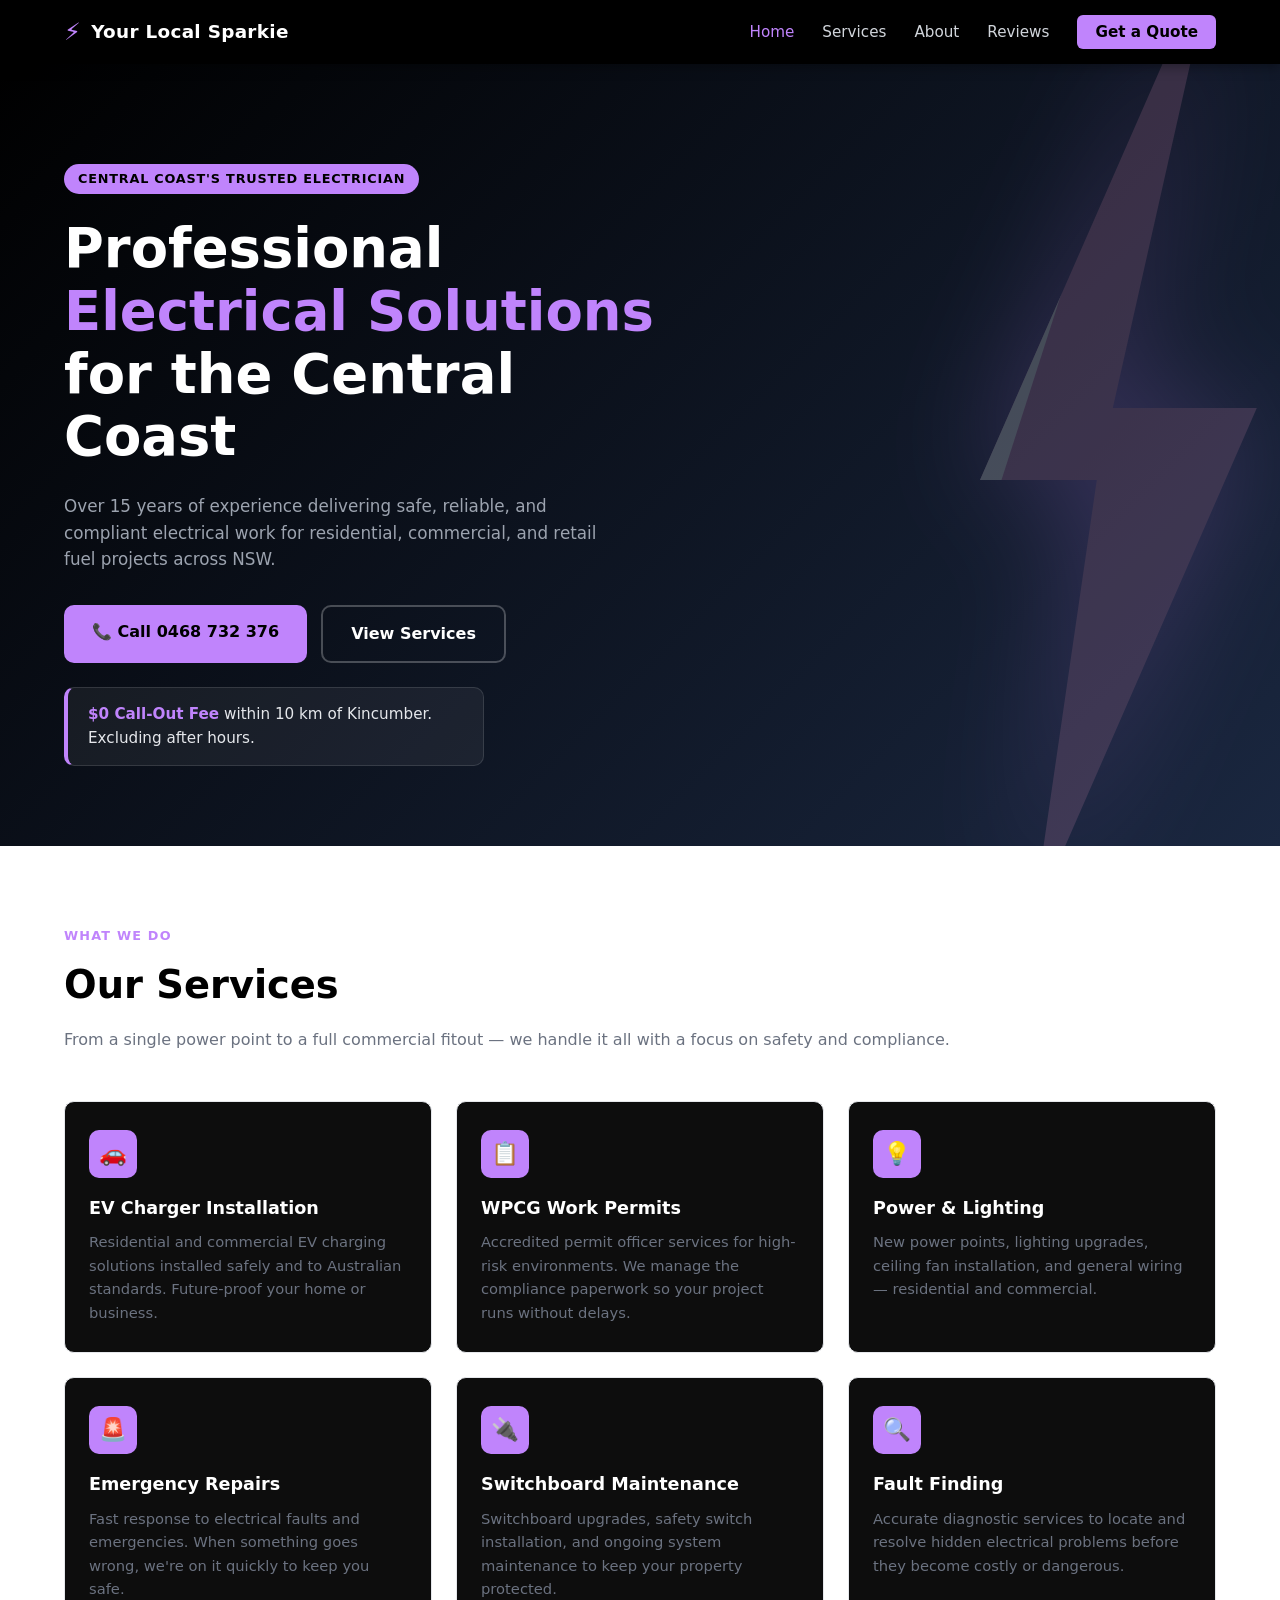
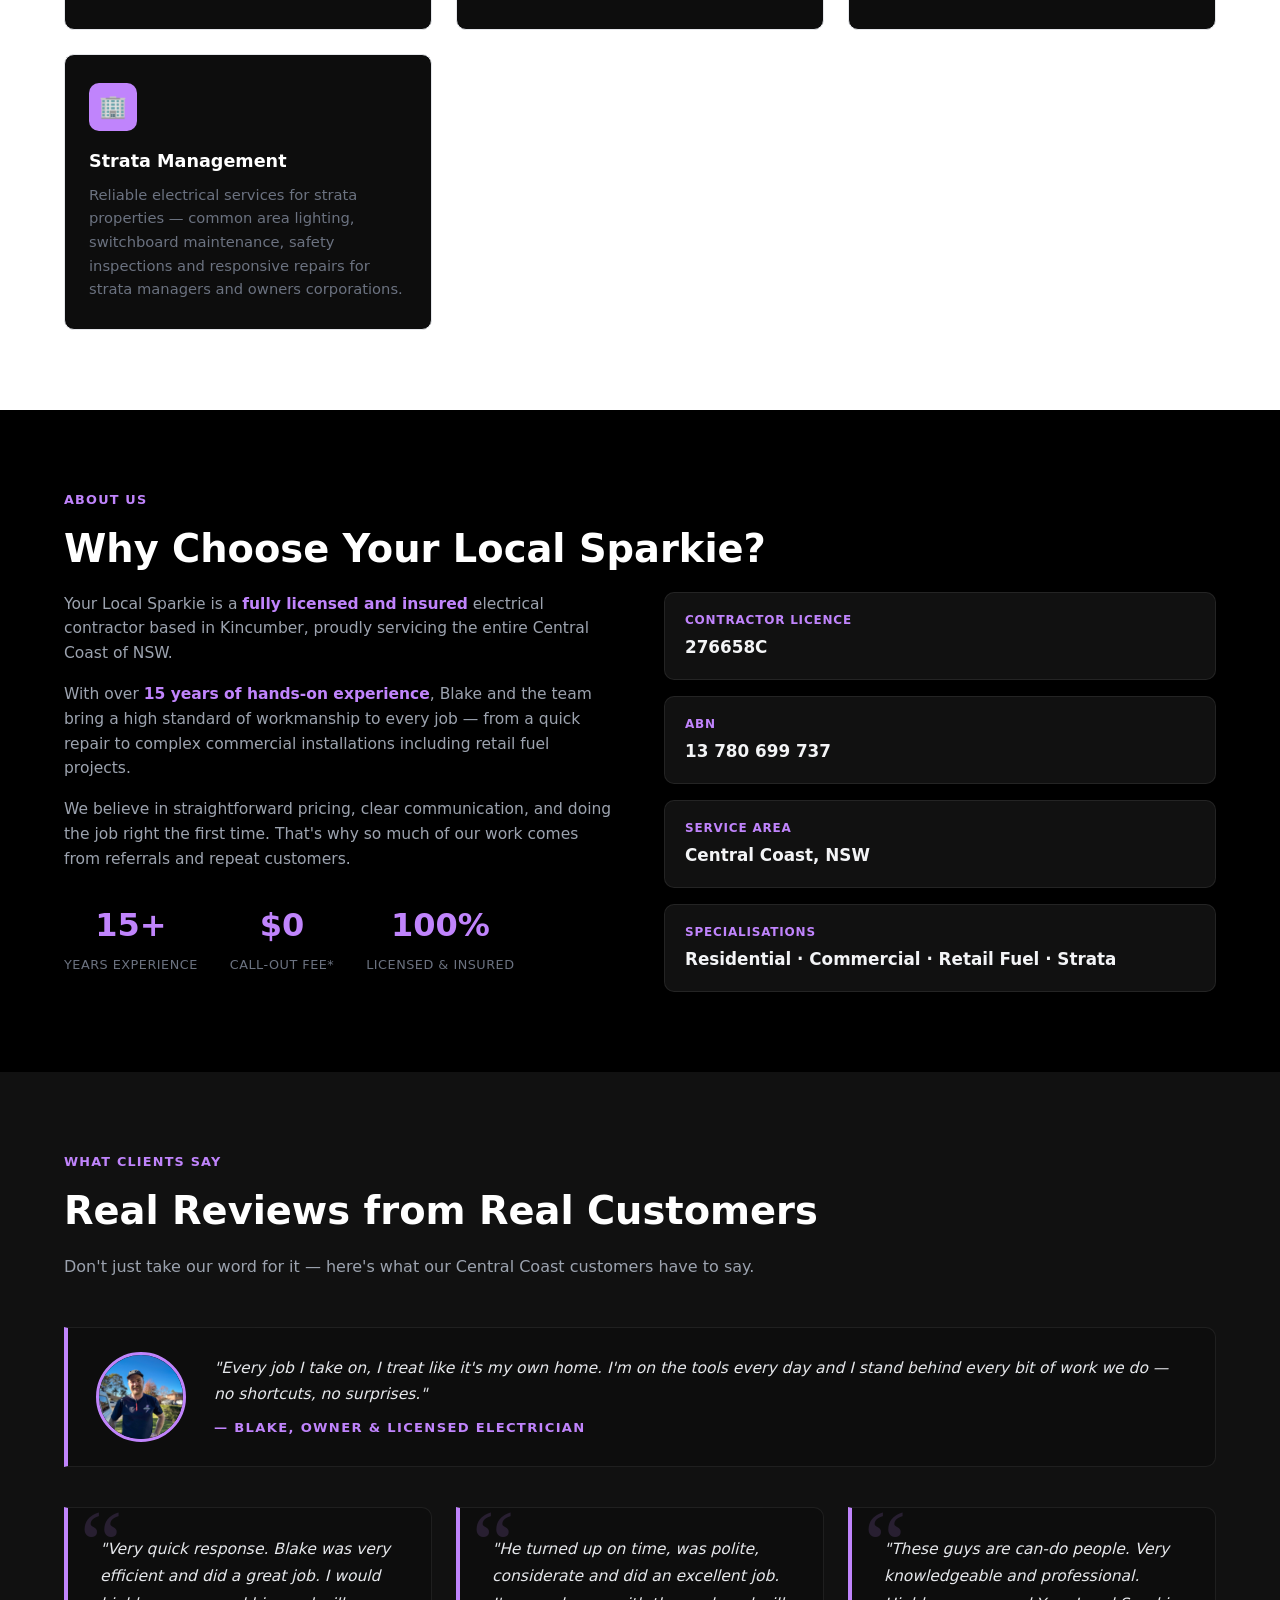
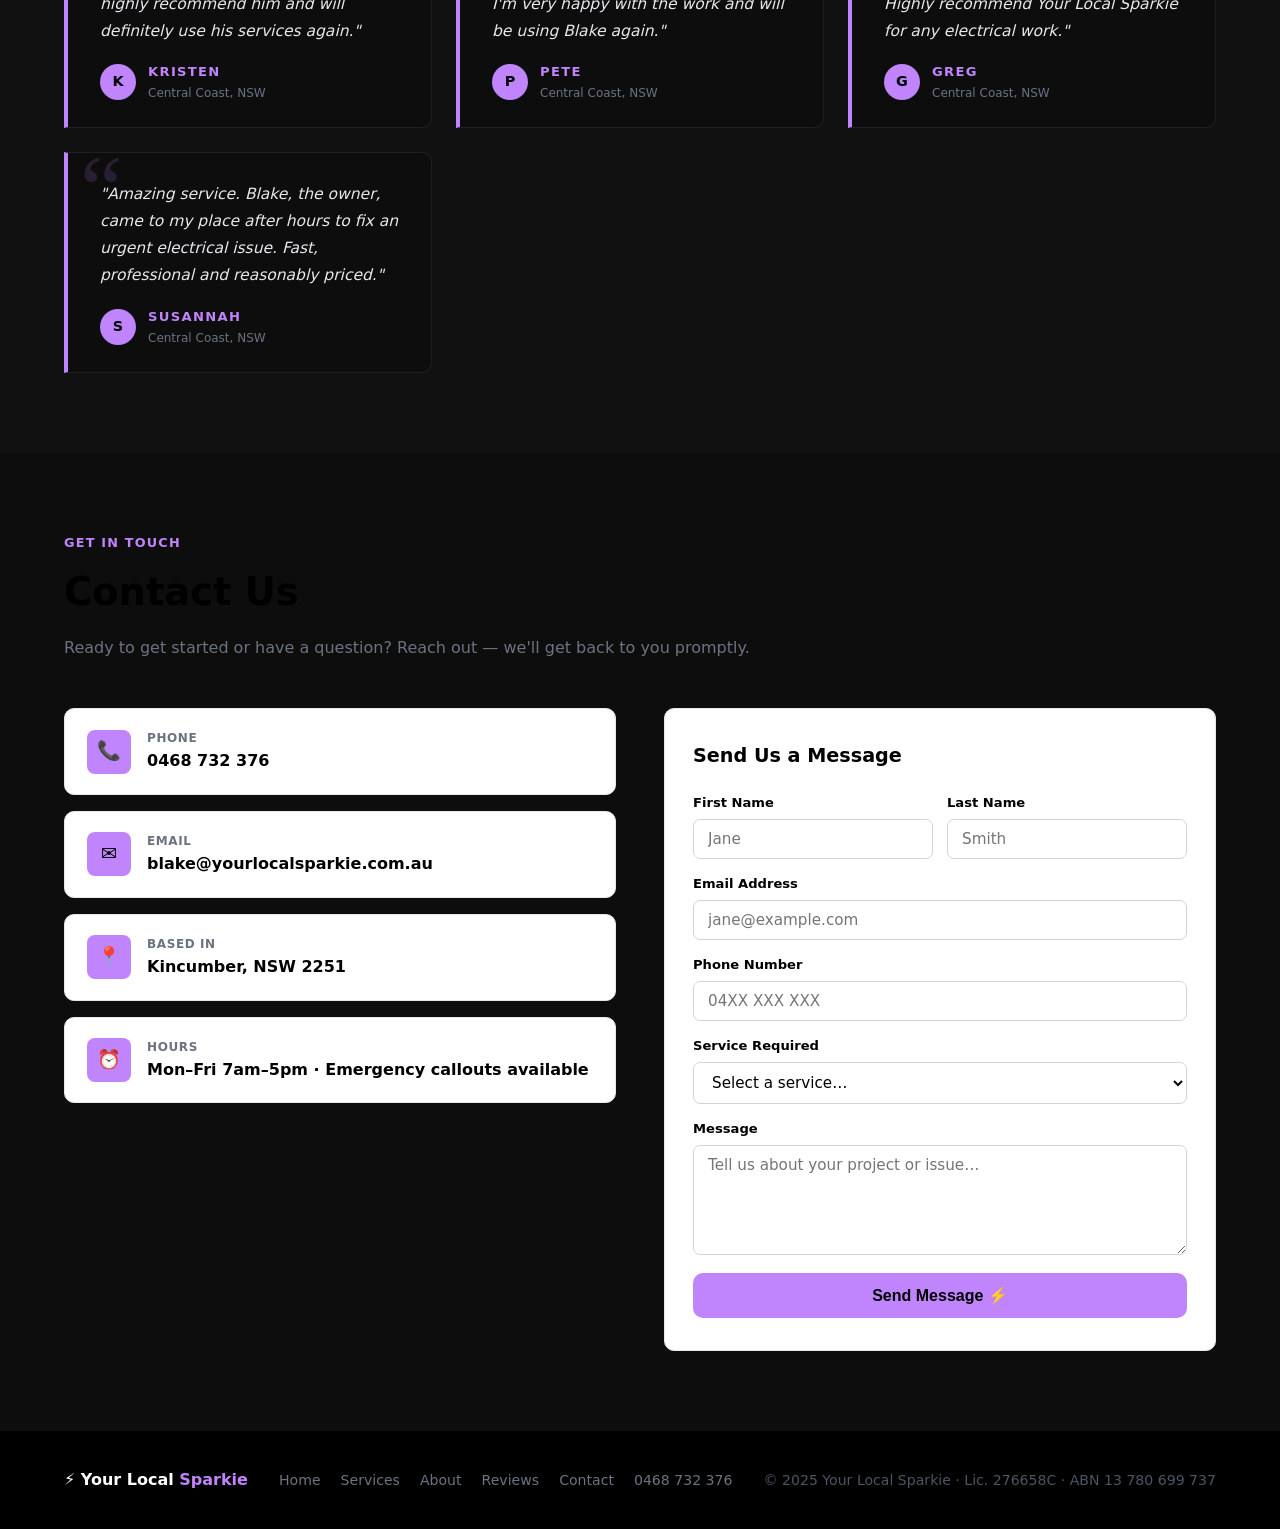
==== index.html @ dbc613ec "Update index.html" ====
<!DOCTYPE html>
<html lang="en">
<head>
  <meta charset="UTF-8" />
  <meta name="viewport" content="width=device-width, initial-scale=1.0" />
  <title>Your Local Sparkie | Electrician – Central Coast NSW</title>
  <style>
    *, *::before, *::after { box-sizing: border-box; margin: 0; padding: 0; }

    :root {
      --yellow: #C084FC;
      --dark:   #000000;
      --mid:    #111111;
      --light:  #0D0D0D;
      --muted:  #6B7280;
      --radius: 10px;
    }

    html { scroll-behavior: smooth; }

    body {
      font-family: 'Segoe UI', system-ui, sans-serif;
      background: var(--light);
      color: var(--dark);
      line-height: 1.6;
    }

    /* ── NAV ── */
    nav {
      position: sticky;
      top: 0;
      z-index: 100;
      background: var(--dark);
      display: flex;
      align-items: center;
      justify-content: space-between;
      padding: 0 5%;
      height: 64px;
      box-shadow: 0 2px 12px rgba(0,0,0,.4);
    }

    .nav-logo {
      display: flex;
      align-items: center;
      gap: 10px;
      text-decoration: none;
      color: #fff;
      font-weight: 700;
      font-size: 1.15rem;
      letter-spacing: .3px;
    }

    .nav-logo .bolt {
      font-size: 1.5rem;
      color: var(--yellow);
    }

    .nav-links {
      display: flex;
      list-style: none;
      gap: 28px;
    }

    .nav-links a {
      text-decoration: none;
      color: #D1D5DB;
      font-size: .95rem;
      font-weight: 500;
      transition: color .2s;
    }

    .nav-links a:hover { color: var(--yellow); }

    .nav-cta {
      background: var(--yellow);
      color: var(--dark) !important;
      padding: 8px 18px;
      border-radius: 6px;
      font-weight: 700 !important;
      transition: opacity .2s !important;
    }

    .nav-cta:hover { opacity: .85; color: var(--dark) !important; }

    /* ── HERO ── */
    #home {
      background: linear-gradient(135deg, var(--dark) 0%, #1a2740 100%);
      color: #fff;
      padding: 100px 5% 80px;
      display: flex;
      flex-direction: column;
      align-items: flex-start;
      gap: 24px;
      position: relative;
      overflow: hidden;
    }

    .hero-bolt {
      position: absolute;
      right: -60px;
      top: -40px;
      width: 480px;
      height: auto;
      opacity: 0.22;
      pointer-events: none;
      user-select: none;
      z-index: 0;
      filter: drop-shadow(0 0 60px #C084FC);
    }

    @media (max-width: 768px) {
      .hero-bolt { width: 260px; right: -30px; top: -20px; }
    }

    .hero-badge {
      background: var(--yellow);
      color: var(--dark);
      font-size: .8rem;
      font-weight: 700;
      padding: 5px 14px;
      border-radius: 999px;
      text-transform: uppercase;
      letter-spacing: .8px;
    }

    #home h1 {
      font-size: clamp(2rem, 5vw, 3.4rem);
      font-weight: 800;
      line-height: 1.15;
      max-width: 640px;
    }

    #home h1 span { color: var(--yellow); }

    #home p {
      max-width: 560px;
      color: #9CA3AF;
      font-size: 1.05rem;
    }

    .hero-actions {
      display: flex;
      flex-wrap: wrap;
      gap: 14px;
      margin-top: 8px;
    }

    .btn-primary {
      background: var(--yellow);
      color: var(--dark);
      text-decoration: none;
      padding: 14px 28px;
      border-radius: var(--radius);
      font-weight: 700;
      font-size: 1rem;
      transition: opacity .2s, transform .15s;
      display: inline-block;
    }

    .btn-primary:hover { opacity: .88; transform: translateY(-1px); }

    .btn-outline {
      background: transparent;
      color: #fff;
      text-decoration: none;
      padding: 14px 28px;
      border-radius: var(--radius);
      font-weight: 600;
      font-size: 1rem;
      border: 2px solid rgba(255,255,255,.25);
      transition: border-color .2s, background .2s;
      display: inline-block;
    }

    .btn-outline:hover { border-color: var(--yellow); background: rgba(192,132,252,.07); }

    .hero-callout {
      background: rgba(255,255,255,.06);
      border: 1px solid rgba(255,255,255,.12);
      border-left: 4px solid var(--yellow);
      border-radius: var(--radius);
      padding: 14px 20px;
      font-size: .95rem;
      color: #E5E7EB;
      max-width: 420px;
    }

    .hero-callout strong { color: var(--yellow); }

    /* ── SECTION SHARED ── */
    section { padding: 80px 5%; }

    .section-label {
      font-size: .8rem;
      font-weight: 700;
      text-transform: uppercase;
      letter-spacing: 1.2px;
      color: var(--yellow);
      margin-bottom: 8px;
    }

    h2 {
      font-size: clamp(1.6rem, 3.5vw, 2.4rem);
      font-weight: 800;
      margin-bottom: 12px;
      color: var(--dark);
    }

    .section-sub {
      color: var(--muted);
      font-size: 1rem;
      max-width: 100%;
      margin-bottom: 48px;
    }

    /* ── SERVICES ── */
    #services { background: #fff; }

    .services-grid {
      display: grid;
      grid-template-columns: repeat(auto-fill, minmax(280px, 1fr));
      gap: 24px;
    }

    .service-card {
      background: var(--light);
      border: 1px solid #E5E7EB;
      border-radius: var(--radius);
      padding: 28px 24px;
      transition: box-shadow .2s, transform .2s;
    }

    .service-card:hover {
      box-shadow: 0 8px 28px rgba(0,0,0,.09);
      transform: translateY(-3px);
    }

    .service-icon {
      width: 48px;
      height: 48px;
      background: var(--yellow);
      border-radius: 10px;
      display: flex;
      align-items: center;
      justify-content: center;
      font-size: 1.4rem;
      margin-bottom: 16px;
    }

    .service-card h3 {
      font-size: 1.1rem;
      font-weight: 700;
      margin-bottom: 8px;
      color: #ffffff;
    }

    .service-card p {
      font-size: .92rem;
      color: var(--muted);
      line-height: 1.6;
    }

    /* ── ABOUT ── */
    #about {
      background: var(--dark);
      color: #fff;
    }

    #about h2 { color: #fff; }

    .about-grid {
      display: grid;
      grid-template-columns: 1fr 1fr;
      gap: 48px;
      align-items: start;
    }

    .about-text p {
      color: #9CA3AF;
      margin-bottom: 16px;
      font-size: .97rem;
    }

    .about-text .highlight {
      color: var(--yellow);
      font-weight: 600;
    }

    .creds {
      display: flex;
      flex-direction: column;
      gap: 16px;
    }

    .cred-card {
      background: var(--mid);
      border: 1px solid rgba(255,255,255,.08);
      border-radius: var(--radius);
      padding: 18px 20px;
    }

    .cred-card .cred-label {
      font-size: .75rem;
      text-transform: uppercase;
      letter-spacing: .8px;
      color: var(--yellow);
      font-weight: 700;
      margin-bottom: 4px;
    }

    .cred-card .cred-value {
      font-size: 1.05rem;
      font-weight: 600;
      color: #F3F4F6;
    }

    .stats-row {
      display: flex;
      gap: 32px;
      margin-top: 28px;
      flex-wrap: wrap;
    }

    .stat { text-align: center; }

    .stat .num {
      font-size: 2rem;
      font-weight: 800;
      color: var(--yellow);
      display: block;
    }

    .stat .lbl {
      font-size: .8rem;
      color: #6B7280;
      text-transform: uppercase;
      letter-spacing: .5px;
    }

    /* ── TESTIMONIALS ── */
    #testimonials {
      background: var(--mid);
    }

    #testimonials h2 { color: #fff; }

    /* Owner intro banner */
    .owner-banner {
      display: flex;
      align-items: center;
      gap: 28px;
      background: var(--light);
      border: 1px solid rgba(255,255,255,.08);
      border-left: 4px solid var(--yellow);
      border-radius: 0 var(--radius) var(--radius) 0;
      padding: 24px 28px;
      margin-bottom: 40px;
    }

    .owner-photo {
      width: 90px;
      height: 90px;
      border-radius: 50%;
      object-fit: cover;
      object-position: center top;
      border: 3px solid var(--yellow);
      flex-shrink: 0;
    }

    .owner-text p {
      font-size: .97rem;
      color: #E5E7EB;
      font-style: italic;
      line-height: 1.65;
      margin-bottom: 10px;
    }

    .owner-sig {
      font-size: .82rem;
      font-weight: 700;
      text-transform: uppercase;
      letter-spacing: .1em;
      color: var(--yellow);
    }

    .testimonials-grid {
      display: grid;
      grid-template-columns: repeat(auto-fill, minmax(300px, 1fr));
      gap: 24px;
    }

    .testimonial-card {
      background: var(--light);
      border: 1px solid rgba(255,255,255,.08);
      border-left: 4px solid var(--yellow);
      border-radius: 0 var(--radius) var(--radius) 0;
      padding: 28px 28px 24px 32px;
      position: relative;
      overflow: hidden;
      transition: transform .2s, box-shadow .2s;
    }

    .testimonial-card:hover {
      transform: translateY(-3px);
      box-shadow: 0 8px 28px rgba(0,0,0,.4);
    }

    .testimonial-card::before {
      content: '\201C';
      font-family: Georgia, serif;
      font-size: 6rem;
      color: var(--yellow);
      opacity: .15;
      position: absolute;
      top: -12px;
      left: 12px;
      line-height: 1;
      pointer-events: none;
      user-select: none;
    }

    .testimonial-card p {
      font-size: .97rem;
      color: #E5E7EB;
      line-height: 1.75;
      font-style: italic;
      margin-bottom: 16px;
    }

    .testimonial-author {
      display: flex;
      align-items: center;
      gap: 12px;
    }

    .author-avatar {
      width: 36px;
      height: 36px;
      background: var(--yellow);
      border-radius: 50%;
      display: flex;
      align-items: center;
      justify-content: center;
      font-size: .9rem;
      font-weight: 800;
      color: var(--dark);
      flex-shrink: 0;
    }

    .author-name {
      font-size: .82rem;
      font-weight: 700;
      text-transform: uppercase;
      letter-spacing: .1em;
      color: var(--yellow);
    }

    .author-location {
      font-size: .75rem;
      color: var(--muted);
      margin-top: 2px;
    }

    /* ── CONTACT ── */
    #contact { background: var(--light); }

    .contact-grid {
      display: grid;
      grid-template-columns: 1fr 1fr;
      gap: 48px;
      align-items: start;
    }

    .contact-cards {
      display: flex;
      flex-direction: column;
      gap: 16px;
    }

    .contact-card {
      background: #fff;
      border: 1px solid #E5E7EB;
      border-radius: var(--radius);
      padding: 20px 22px;
      display: flex;
      align-items: center;
      gap: 16px;
      text-decoration: none;
      color: var(--dark);
      transition: box-shadow .2s, border-color .2s;
    }

    .contact-card:hover {
      border-color: var(--yellow);
      box-shadow: 0 4px 16px rgba(0,0,0,.07);
    }

    .contact-card .cc-icon {
      width: 44px;
      height: 44px;
      background: var(--yellow);
      border-radius: 8px;
      display: flex;
      align-items: center;
      justify-content: center;
      font-size: 1.2rem;
      flex-shrink: 0;
    }

    .contact-card .cc-label {
      font-size: .75rem;
      text-transform: uppercase;
      letter-spacing: .6px;
      color: var(--muted);
      font-weight: 600;
    }

    .contact-card .cc-value {
      font-size: 1rem;
      font-weight: 700;
      color: var(--dark);
    }

    /* contact form */
    .contact-form {
      background: #fff;
      border: 1px solid #E5E7EB;
      border-radius: var(--radius);
      padding: 32px 28px;
    }

    .contact-form h3 {
      font-size: 1.2rem;
      font-weight: 700;
      margin-bottom: 20px;
      color: var(--dark);
    }

    .form-row {
      display: grid;
      grid-template-columns: 1fr 1fr;
      gap: 14px;
    }

    .form-group {
      display: flex;
      flex-direction: column;
      gap: 6px;
      margin-bottom: 14px;
    }

    .form-group label {
      font-size: .82rem;
      font-weight: 600;
      color: var(--dark);
    }

    .form-group input,
    .form-group textarea,
    .form-group select {
      padding: 10px 14px;
      border: 1px solid #D1D5DB;
      border-radius: 7px;
      font-size: .95rem;
      font-family: inherit;
      color: var(--dark);
      background: #fff;
      transition: border-color .2s, box-shadow .2s;
      outline: none;
      width: 100%;
    }

    .form-group input:focus,
    .form-group textarea:focus,
    .form-group select:focus {
      border-color: var(--yellow);
      box-shadow: 0 0 0 3px rgba(192,132,252,.18);
    }

    .form-group textarea { resize: vertical; min-height: 110px; }

    .btn-submit {
      width: 100%;
      padding: 13px;
      background: var(--yellow);
      color: var(--dark);
      border: none;
      border-radius: var(--radius);
      font-size: 1rem;
      font-weight: 700;
      cursor: pointer;
      transition: opacity .2s;
      margin-top: 4px;
    }

    .btn-submit:hover { opacity: .87; }

    /* ── FOOTER ── */
    footer {
      background: var(--dark);
      color: #6B7280;
      padding: 36px 5%;
      display: flex;
      flex-wrap: wrap;
      justify-content: space-between;
      align-items: center;
      gap: 16px;
      font-size: .88rem;
    }

    .footer-logo {
      color: #fff;
      font-weight: 700;
      font-size: 1rem;
      text-decoration: none;
    }

    .footer-logo span { color: var(--yellow); }

    .footer-links {
      display: flex;
      gap: 20px;
      list-style: none;
      flex-wrap: wrap;
    }

    .footer-links a {
      color: #6B7280;
      text-decoration: none;
      transition: color .2s;
    }

    .footer-links a:hover { color: var(--yellow); }

    footer p { color: #4B5563; }

    /* ── RESPONSIVE ── */
    @media (max-width: 768px) {
      .nav-links { display: none; }

      .about-grid,
      .contact-grid { grid-template-columns: 1fr; gap: 32px; }

      .form-row { grid-template-columns: 1fr; }

      .stats-row { gap: 20px; }

      .testimonials-grid { grid-template-columns: 1fr; }
    }
  </style>
</head>
<body>

  <!-- NAV -->
  <nav>
    <a href="#home" class="nav-logo">
      <span class="bolt">⚡</span> Your Local Sparkie
    </a>
    <ul class="nav-links">
      <li><a href="#home">Home</a></li>
      <li><a href="#services">Services</a></li>
      <li><a href="#about">About</a></li>
      <li><a href="#testimonials">Reviews</a></li>
      <li><a href="#contact" class="nav-cta">Get a Quote</a></li>
    </ul>
  </nav>

  <!-- HERO -->
  <section id="home">

    <!-- Logo-style split lightning bolt background -->
    <svg class="hero-bolt" viewBox="0 0 300 560" xmlns="http://www.w3.org/2000/svg" aria-hidden="true">
      <defs>
        <!-- Diagonal clip: left/dark half matches the logo split -->
        <clipPath id="bolt-dark">
          <polygon points="0,0 180,0 0,560"/>
        </clipPath>
      </defs>
      <!-- Pink half — full bolt shape -->
      <polygon points="200,0 75,285 148,285 108,560 248,240 158,240 212,0" fill="#CD87B9"/>
      <!-- White half — clipped to left side, visible on dark background -->
      <polygon points="200,0 75,285 148,285 108,560 248,240 158,240 212,0" fill="#ffffff" clip-path="url(#bolt-dark)"/>
    </svg>

    <div class="hero-badge">Central Coast's Trusted Electrician</div>
    <h1>Professional <span>Electrical Solutions</span> for the Central Coast</h1>
    <p>Over 15 years of experience delivering safe, reliable, and compliant electrical work for residential, commercial, and retail fuel projects across NSW.</p>
    <div class="hero-actions">
      <a href="tel:0468732376" class="btn-primary">📞 Call 0468 732 376</a>
      <a href="#services" class="btn-outline">View Services</a>
    </div>
    <div class="hero-callout">
      <strong>$0 Call-Out Fee</strong> within 10 km of Kincumber. Excluding after hours.
    </div>
  </section>

  <!-- SERVICES -->
  <section id="services">
    <div class="section-label">What We Do</div>
    <h2>Our Services</h2>
    <p class="section-sub">From a single power point to a full commercial fitout — we handle it all with a focus on safety and compliance.</p>

    <div class="services-grid">
      <div class="service-card">
        <div class="service-icon">🚗</div>
        <h3>EV Charger Installation</h3>
        <p>Residential and commercial EV charging solutions installed safely and to Australian standards. Future-proof your home or business.</p>
      </div>
      <div class="service-card">
        <div class="service-icon">📋</div>
        <h3>WPCG Work Permits</h3>
        <p>Accredited permit officer services for high-risk environments. We manage the compliance paperwork so your project runs without delays.</p>
      </div>
      <div class="service-card">
        <div class="service-icon">💡</div>
        <h3>Power &amp; Lighting</h3>
        <p>New power points, lighting upgrades, ceiling fan installation, and general wiring — residential and commercial.</p>
      </div>
      <div class="service-card">
        <div class="service-icon">🚨</div>
        <h3>Emergency Repairs</h3>
        <p>Fast response to electrical faults and emergencies. When something goes wrong, we're on it quickly to keep you safe.</p>
      </div>
      <div class="service-card">
        <div class="service-icon">🔌</div>
        <h3>Switchboard Maintenance</h3>
        <p>Switchboard upgrades, safety switch installation, and ongoing system maintenance to keep your property protected.</p>
      </div>
      <div class="service-card">
        <div class="service-icon">🔍</div>
        <h3>Fault Finding</h3>
        <p>Accurate diagnostic services to locate and resolve hidden electrical problems before they become costly or dangerous.</p>
      </div>
      <div class="service-card">
        <div class="service-icon">🏢</div>
        <h3>Strata Management</h3>
        <p>Reliable electrical services for strata properties — common area lighting, switchboard maintenance, safety inspections and responsive repairs for strata managers and owners corporations.</p>
      </div>
    </div>
  </section>

  <!-- ABOUT -->
  <section id="about">
    <div class="section-label">About Us</div>
    <h2>Why Choose Your Local Sparkie?</h2>

    <div class="about-grid">
      <div class="about-text">
        <p>Your Local Sparkie is a <span class="highlight">fully licensed and insured</span> electrical contractor based in Kincumber, proudly servicing the entire Central Coast of NSW.</p>
        <p>With over <span class="highlight">15 years of hands-on experience</span>, Blake and the team bring a high standard of workmanship to every job — from a quick repair to complex commercial installations including retail fuel projects.</p>
        <p>We believe in straightforward pricing, clear communication, and doing the job right the first time. That's why so much of our work comes from referrals and repeat customers.</p>

        <div class="stats-row">
          <div class="stat">
            <span class="num">15+</span>
            <span class="lbl">Years Experience</span>
          </div>
          <div class="stat">
            <span class="num">$0</span>
            <span class="lbl">Call-Out Fee*</span>
          </div>
          <div class="stat">
            <span class="num">100%</span>
            <span class="lbl">Licensed &amp; Insured</span>
          </div>
        </div>
      </div>

      <div class="creds">
        <div class="cred-card">
          <div class="cred-label">Contractor Licence</div>
          <div class="cred-value">276658C</div>
        </div>
        <div class="cred-card">
          <div class="cred-label">ABN</div>
          <div class="cred-value">13 780 699 737</div>
        </div>
        <div class="cred-card">
          <div class="cred-label">Service Area</div>
          <div class="cred-value">Central Coast, NSW</div>
        </div>
        <div class="cred-card">
          <div class="cred-label">Specialisations</div>
          <div class="cred-value">Residential · Commercial · Retail Fuel · Strata</div>
        </div>
      </div>
    </div>
  </section>

  <!-- TESTIMONIALS -->
  <section id="testimonials">
    <div class="section-label">What Clients Say</div>
    <h2>Real Reviews from Real Customers</h2>
    <p class="section-sub" style="color:#9CA3AF;">Don't just take our word for it — here's what our Central Coast customers have to say.</p>

    <div class="owner-banner">
      <img src="blake.jpg" alt="Blake — Your Local Sparkie" class="owner-photo" />
      <div class="owner-text">
        <p>"Every job I take on, I treat like it's my own home. I'm on the tools every day and I stand behind every bit of work we do — no shortcuts, no surprises."</p>
        <div class="owner-sig">— Blake, Owner &amp; Licensed Electrician</div>
      </div>
    </div>

    <div class="testimonials-grid">

      <div class="testimonial-card">
        <p>"Very quick response. Blake was very efficient and did a great job. I would highly recommend him and will definitely use his services again."</p>
        <div class="testimonial-author">
          <div class="author-avatar">K</div>
          <div>
            <div class="author-name">Kristen</div>
            <div class="author-location">Central Coast, NSW</div>
          </div>
        </div>
      </div>

      <div class="testimonial-card">
        <p>"He turned up on time, was polite, considerate and did an excellent job. I'm very happy with the work and will be using Blake again."</p>
        <div class="testimonial-author">
          <div class="author-avatar">P</div>
          <div>
            <div class="author-name">Pete</div>
            <div class="author-location">Central Coast, NSW</div>
          </div>
        </div>
      </div>

      <div class="testimonial-card">
        <p>"These guys are can-do people. Very knowledgeable and professional. Highly recommend Your Local Sparkie for any electrical work."</p>
        <div class="testimonial-author">
          <div class="author-avatar">G</div>
          <div>
            <div class="author-name">Greg</div>
            <div class="author-location">Central Coast, NSW</div>
          </div>
        </div>
      </div>

      <div class="testimonial-card">
        <p>"Amazing service. Blake, the owner, came to my place after hours to fix an urgent electrical issue. Fast, professional and reasonably priced."</p>
        <div class="testimonial-author">
          <div class="author-avatar">S</div>
          <div>
            <div class="author-name">Susannah</div>
            <div class="author-location">Central Coast, NSW</div>
          </div>
        </div>
      </div>

    </div>
  </section>

  <!-- CONTACT -->
  <section id="contact">
    <div class="section-label">Get In Touch</div>
    <h2>Contact Us</h2>
    <p class="section-sub">Ready to get started or have a question? Reach out — we'll get back to you promptly.</p>

    <div class="contact-grid">

      <div class="contact-cards">
        <a href="tel:0468732376" class="contact-card">
          <div class="cc-icon">📞</div>
          <div>
            <div class="cc-label">Phone</div>
            <div class="cc-value">0468 732 376</div>
          </div>
        </a>
        <a href="mailto:blake@yourlocalsparkie.com.au" class="contact-card">
          <div class="cc-icon">✉️</div>
          <div>
            <div class="cc-label">Email</div>
            <div class="cc-value">blake@yourlocalsparkie.com.au</div>
          </div>
        </a>
        <a href="#contact" class="contact-card">
          <div class="cc-icon">📍</div>
          <div>
            <div class="cc-label">Based In</div>
            <div class="cc-value">Kincumber, NSW 2251</div>
          </div>
        </a>
        <a href="#contact" class="contact-card">
          <div class="cc-icon">⏰</div>
          <div>
            <div class="cc-label">Hours</div>
            <div class="cc-value">Mon–Fri 7am–5pm · Emergency callouts available</div>
          </div>
        </a>
      </div>

      <div class="contact-form">
        <h3>Send Us a Message</h3>
        <div class="form-row">
          <div class="form-group">
            <label for="fname">First Name</label>
            <input type="text" id="fname" placeholder="Jane" />
          </div>
          <div class="form-group">
            <label for="lname">Last Name</label>
            <input type="text" id="lname" placeholder="Smith" />
          </div>
        </div>
        <div class="form-group">
          <label for="email">Email Address</label>
          <input type="email" id="email" placeholder="jane@example.com" />
        </div>
        <div class="form-group">
          <label for="phone">Phone Number</label>
          <input type="tel" id="phone" placeholder="04XX XXX XXX" />
        </div>
        <div class="form-group">
          <label for="service">Service Required</label>
          <select id="service">
            <option value="">Select a service…</option>
            <option>EV Charger Installation</option>
            <option>WPCG Work Permits</option>
            <option>Power &amp; Lighting</option>
            <option>Emergency Repairs</option>
            <option>Switchboard Maintenance</option>
            <option>Fault Finding</option>
            <option>Other</option>
          </select>
        </div>
        <div class="form-group">
          <label for="message">Message</label>
          <textarea id="message" placeholder="Tell us about your project or issue…"></textarea>
        </div>
        <button class="btn-submit" onclick="handleSubmit(event)">Send Message ⚡</button>
      </div>

    </div>
  </section>

  <!-- FOOTER -->
  <footer>
    <a href="#home" class="footer-logo">⚡ Your Local <span>Sparkie</span></a>
    <ul class="footer-links">
      <li><a href="#home">Home</a></li>
      <li><a href="#services">Services</a></li>
      <li><a href="#about">About</a></li>
      <li><a href="#testimonials">Reviews</a></li>
      <li><a href="#contact">Contact</a></li>
      <li><a href="tel:0468732376">0468 732 376</a></li>
    </ul>
    <p>© 2025 Your Local Sparkie · Lic. 276658C · ABN 13 780 699 737</p>
  </footer>

  <script>
    function handleSubmit(e) {
      e.preventDefault();
      const name = document.getElementById('fname').value.trim();
      const email = document.getElementById('email').value.trim();
      const service = document.getElementById('service').value;
      const message = document.getElementById('message').value.trim();

      if (!name || !email || !service || !message) {
        alert('Please fill in all required fields.');
        return;
      }

      const subject = encodeURIComponent('Website Enquiry – ' + service);
      const body = encodeURIComponent(
        'Name: ' + document.getElementById('fname').value + ' ' + document.getElementById('lname').value + '\n' +
        'Email: ' + email + '\n' +
        'Phone: ' + document.getElementById('phone').value + '\n' +
        'Service: ' + service + '\n\n' +
        message
      );
      window.location.href = 'mailto:blake@yourlocalsparkie.com.au?subject=' + subject + '&body=' + body;
    }

    const sections = document.querySelectorAll('section[id]');
    const navLinks = document.querySelectorAll('.nav-links a');

    const observer = new IntersectionObserver((entries) => {
      entries.forEach(entry => {
        if (entry.isIntersecting) {
          navLinks.forEach(link => {
            link.style.color = link.getAttribute('href') === '#' + entry.target.id ? 'var(--yellow)' : '';
          });
        }
      });
    }, { threshold: 0.4 });

    sections.forEach(s => observer.observe(s));
  </script>

</body>
</html>
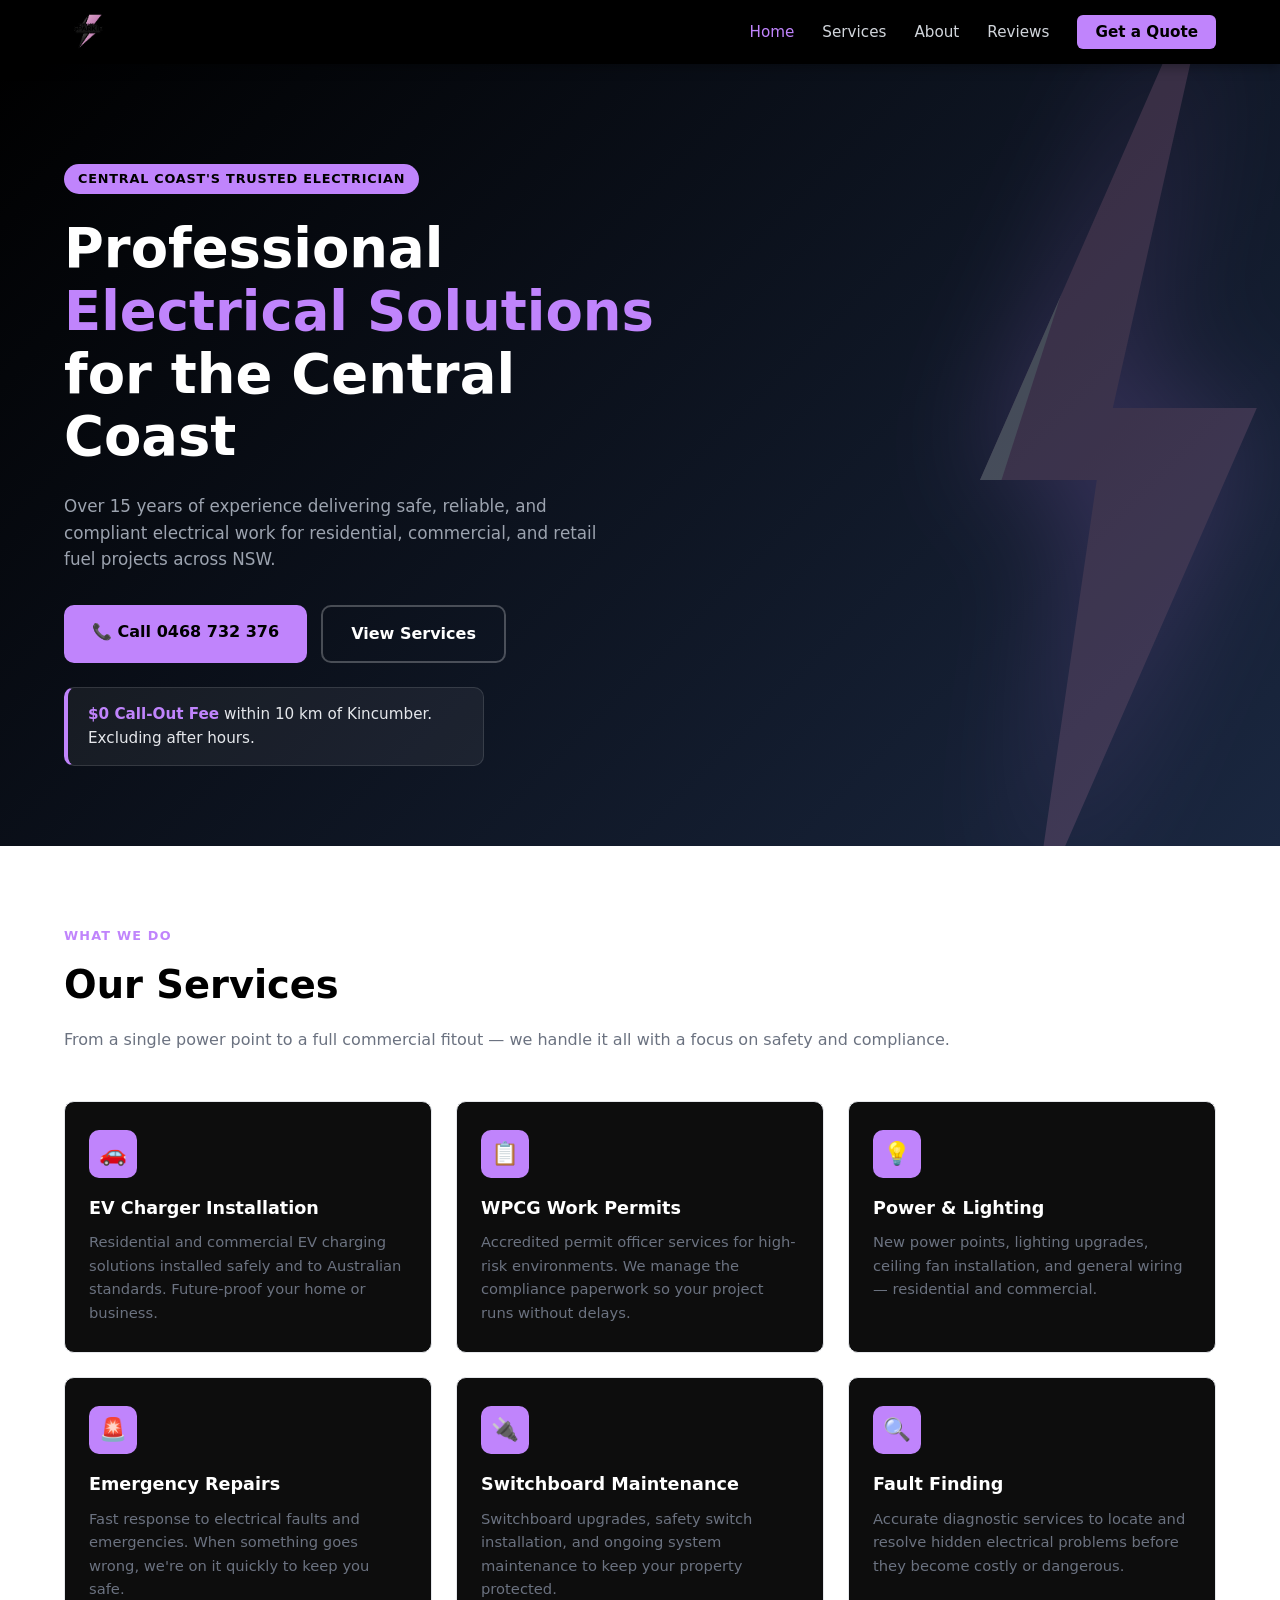
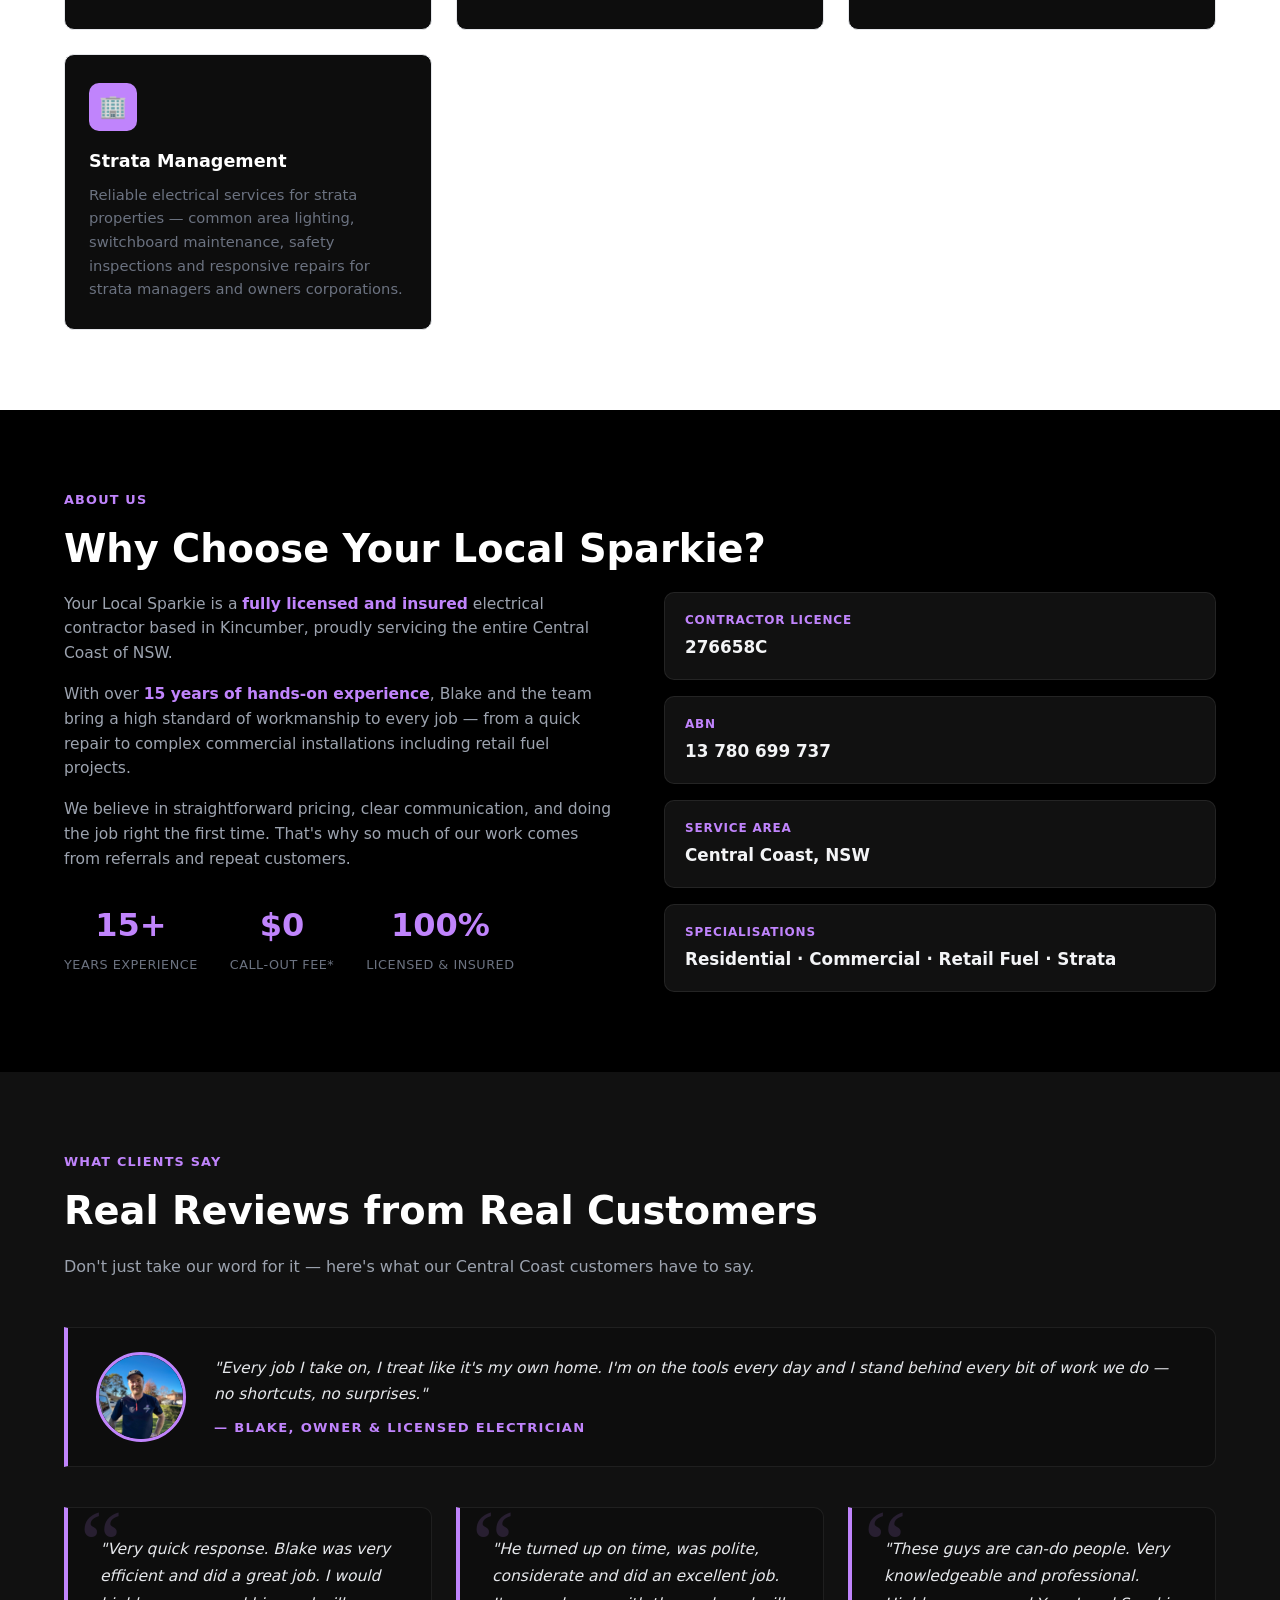
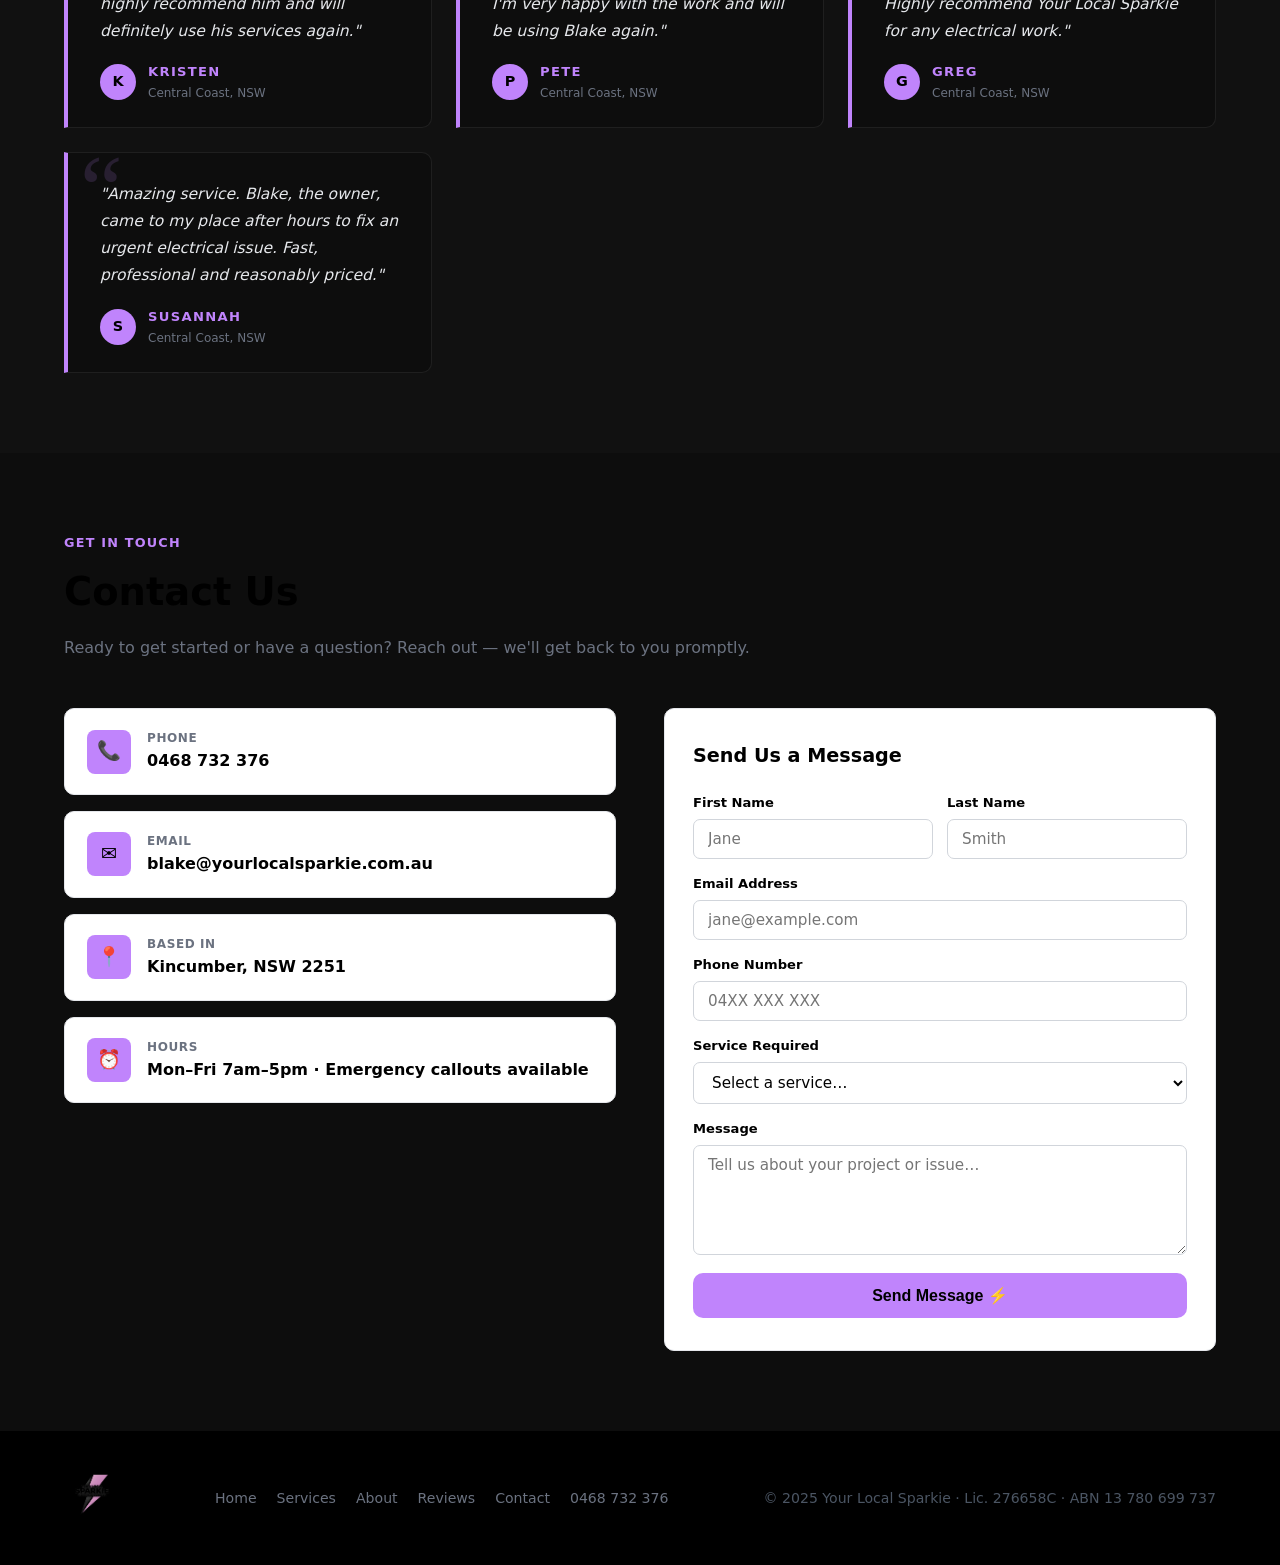
==== commit 49a1d5a8: "add logo" ====
--- a/index.html
+++ b/index.html
@@ -42,17 +42,13 @@
     .nav-logo {
       display: flex;
       align-items: center;
-      gap: 10px;
       text-decoration: none;
-      color: #fff;
-      font-weight: 700;
-      font-size: 1.15rem;
-      letter-spacing: .3px;
-    }
-
-    .nav-logo .bolt {
-      font-size: 1.5rem;
-      color: var(--yellow);
+    }
+
+    .nav-logo img {
+      height: 48px;
+      width: auto;
+      border-radius: 6px;
     }
 
     .nav-links {
@@ -609,13 +605,14 @@
     }
 
     .footer-logo {
-      color: #fff;
-      font-weight: 700;
-      font-size: 1rem;
       text-decoration: none;
     }
 
-    .footer-logo span { color: var(--yellow); }
+    .footer-logo img {
+      height: 56px;
+      width: auto;
+      border-radius: 6px;
+    }
 
     .footer-links {
       display: flex;
@@ -654,7 +651,7 @@
   <!-- NAV -->
   <nav>
     <a href="#home" class="nav-logo">
-      <span class="bolt">⚡</span> Your Local Sparkie
+      <img src="logo.png" alt="Your Local Sparkie Electrical Services" />
     </a>
     <ul class="nav-links">
       <li><a href="#home">Home</a></li>
@@ -934,7 +931,9 @@
 
   <!-- FOOTER -->
   <footer>
-    <a href="#home" class="footer-logo">⚡ Your Local <span>Sparkie</span></a>
+    <a href="#home" class="footer-logo">
+      <img src="logo.png" alt="Your Local Sparkie Electrical Services" />
+    </a>
     <ul class="footer-links">
       <li><a href="#home">Home</a></li>
       <li><a href="#services">Services</a></li>
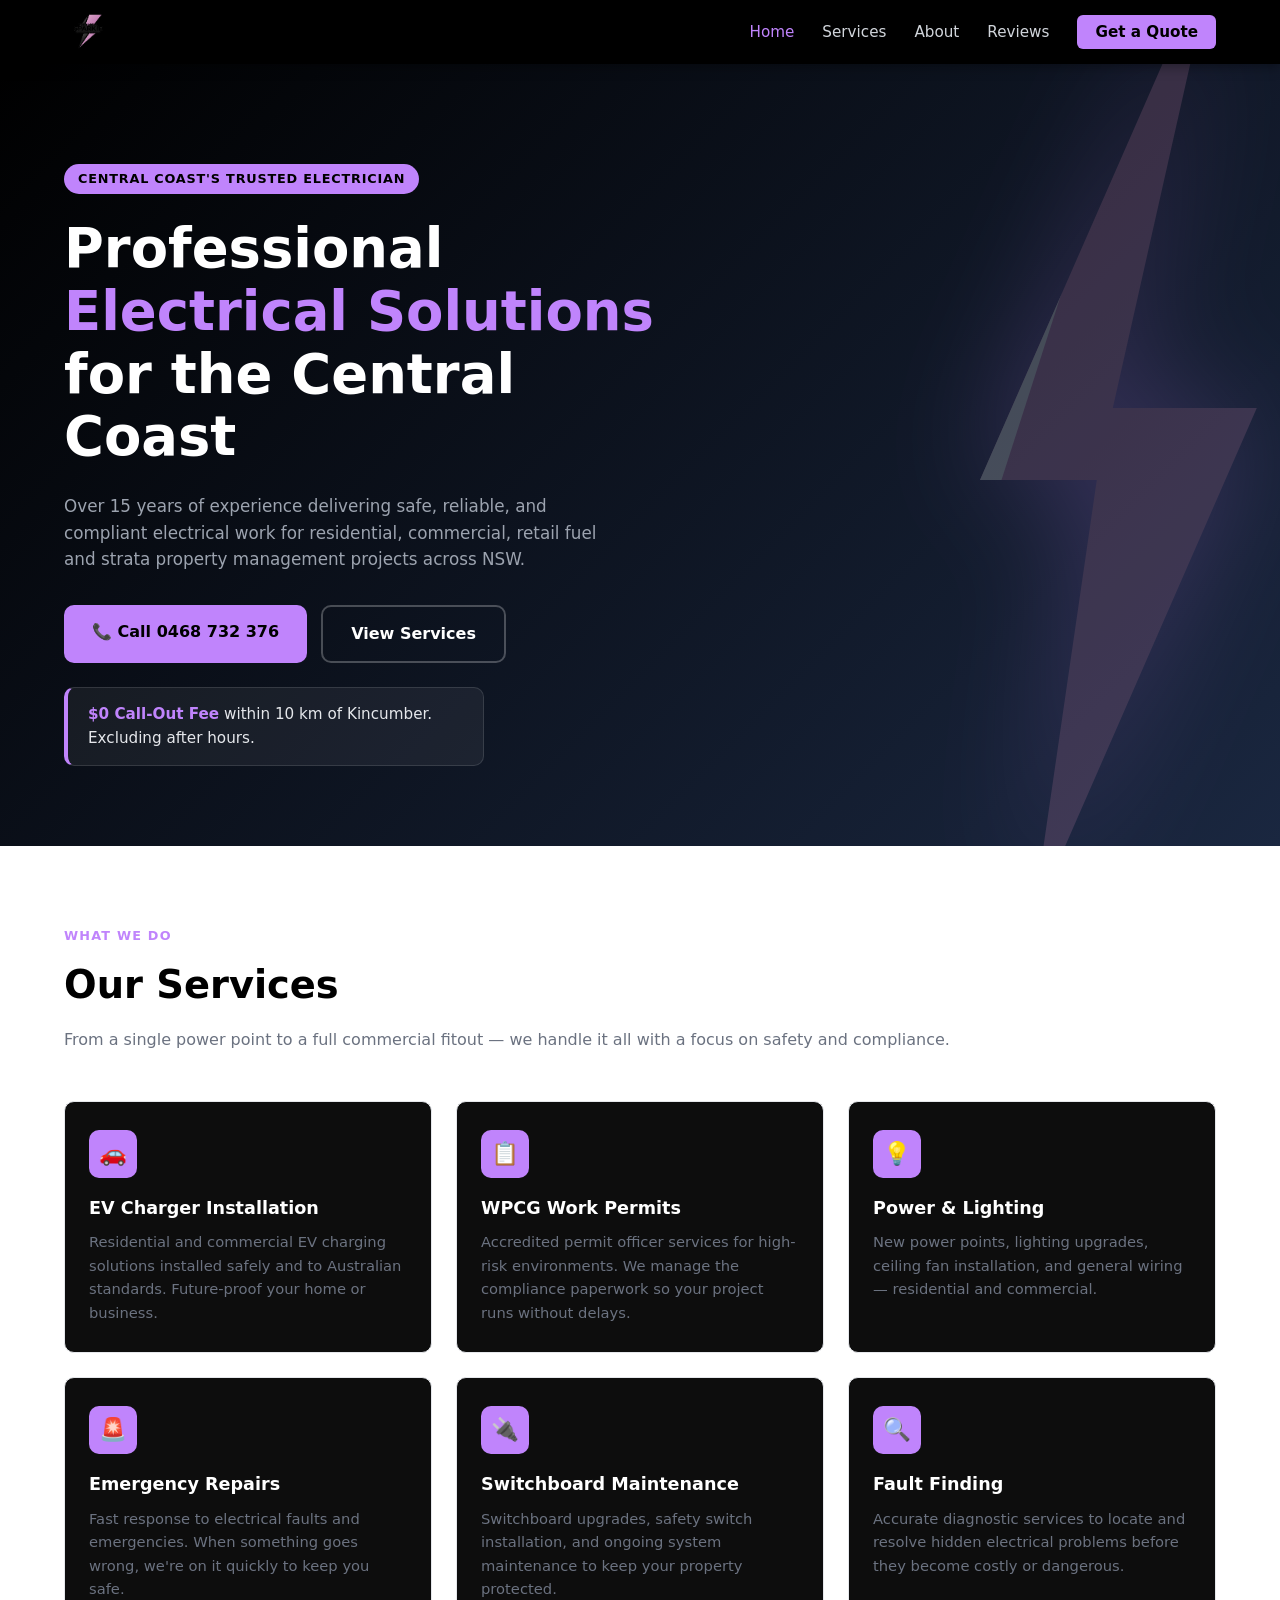
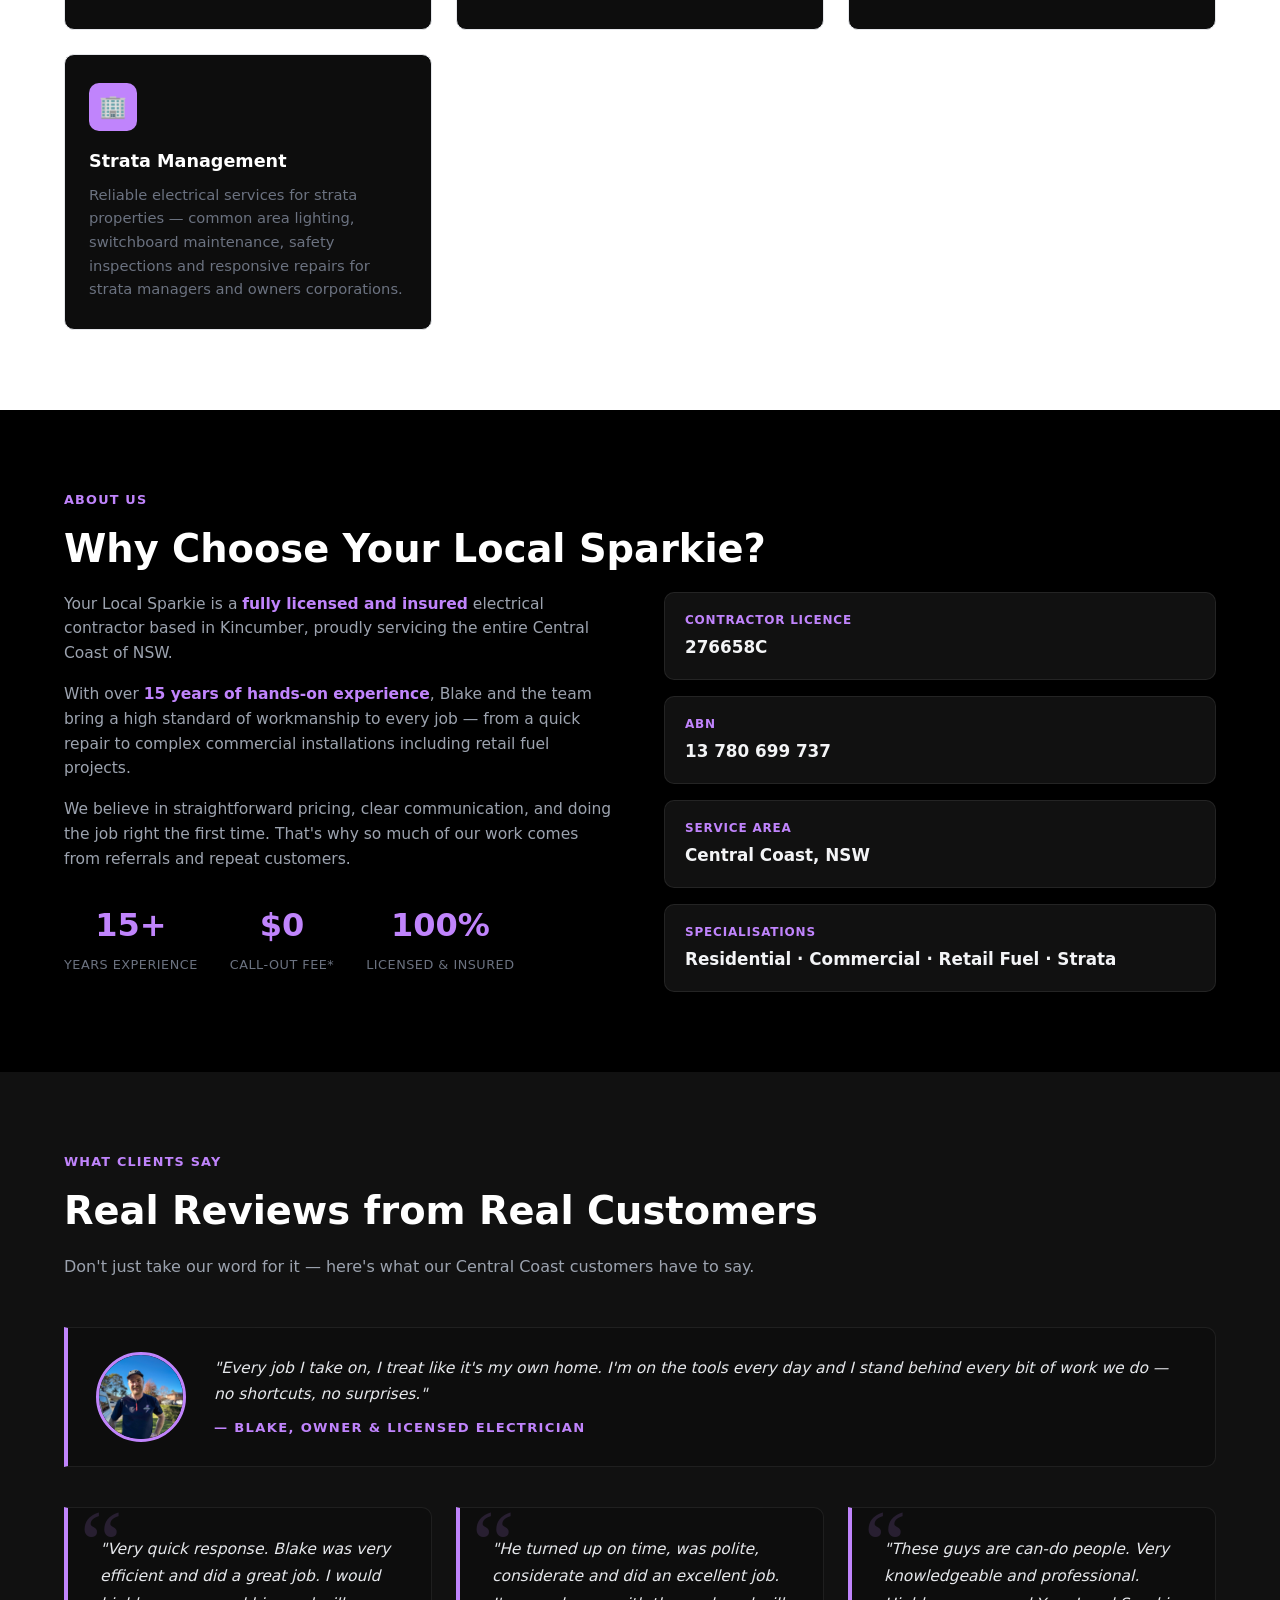
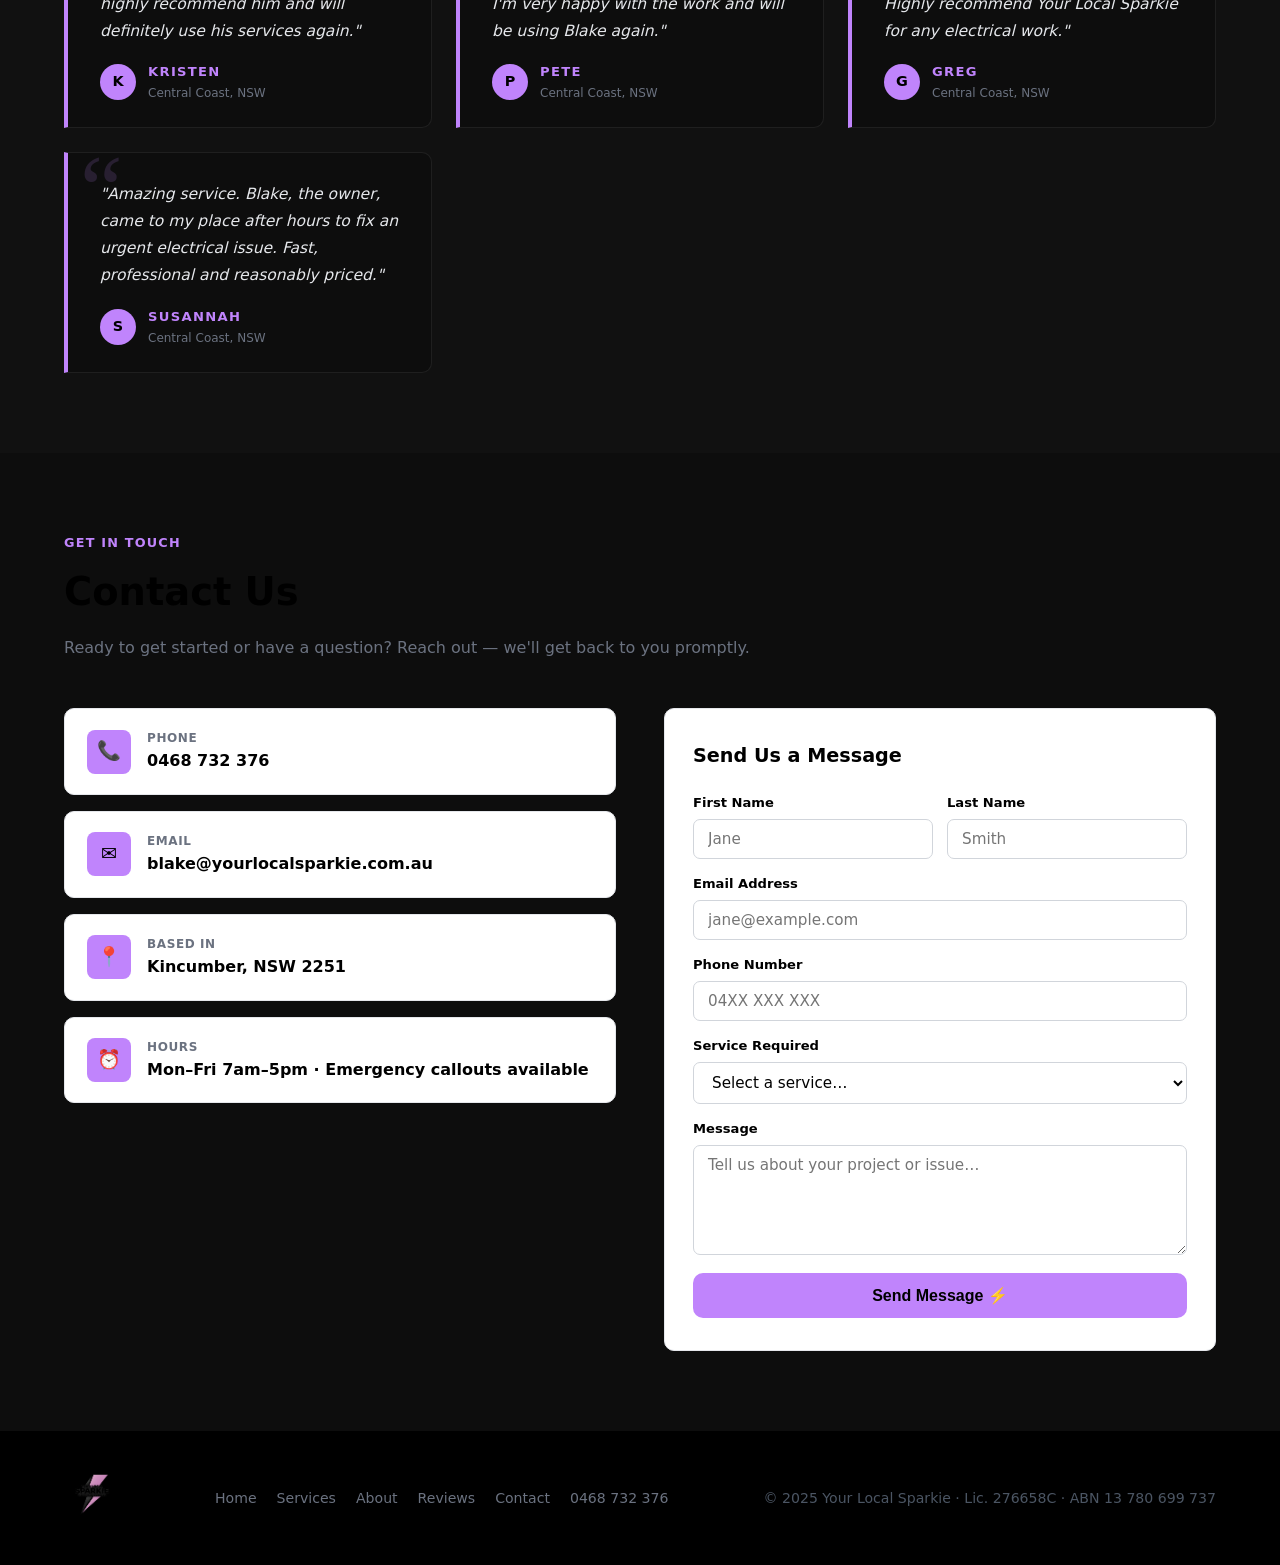
==== commit 44efe5ff: "Update index.html" ====
--- a/index.html
+++ b/index.html
@@ -681,7 +681,7 @@
 
     <div class="hero-badge">Central Coast's Trusted Electrician</div>
     <h1>Professional <span>Electrical Solutions</span> for the Central Coast</h1>
-    <p>Over 15 years of experience delivering safe, reliable, and compliant electrical work for residential, commercial, and retail fuel projects across NSW.</p>
+    <p>Over 15 years of experience delivering safe, reliable, and compliant electrical work for residential, commercial, retail fuel and strata property management projects across NSW.</p>
     <div class="hero-actions">
       <a href="tel:0468732376" class="btn-primary">📞 Call 0468 732 376</a>
       <a href="#services" class="btn-outline">View Services</a>
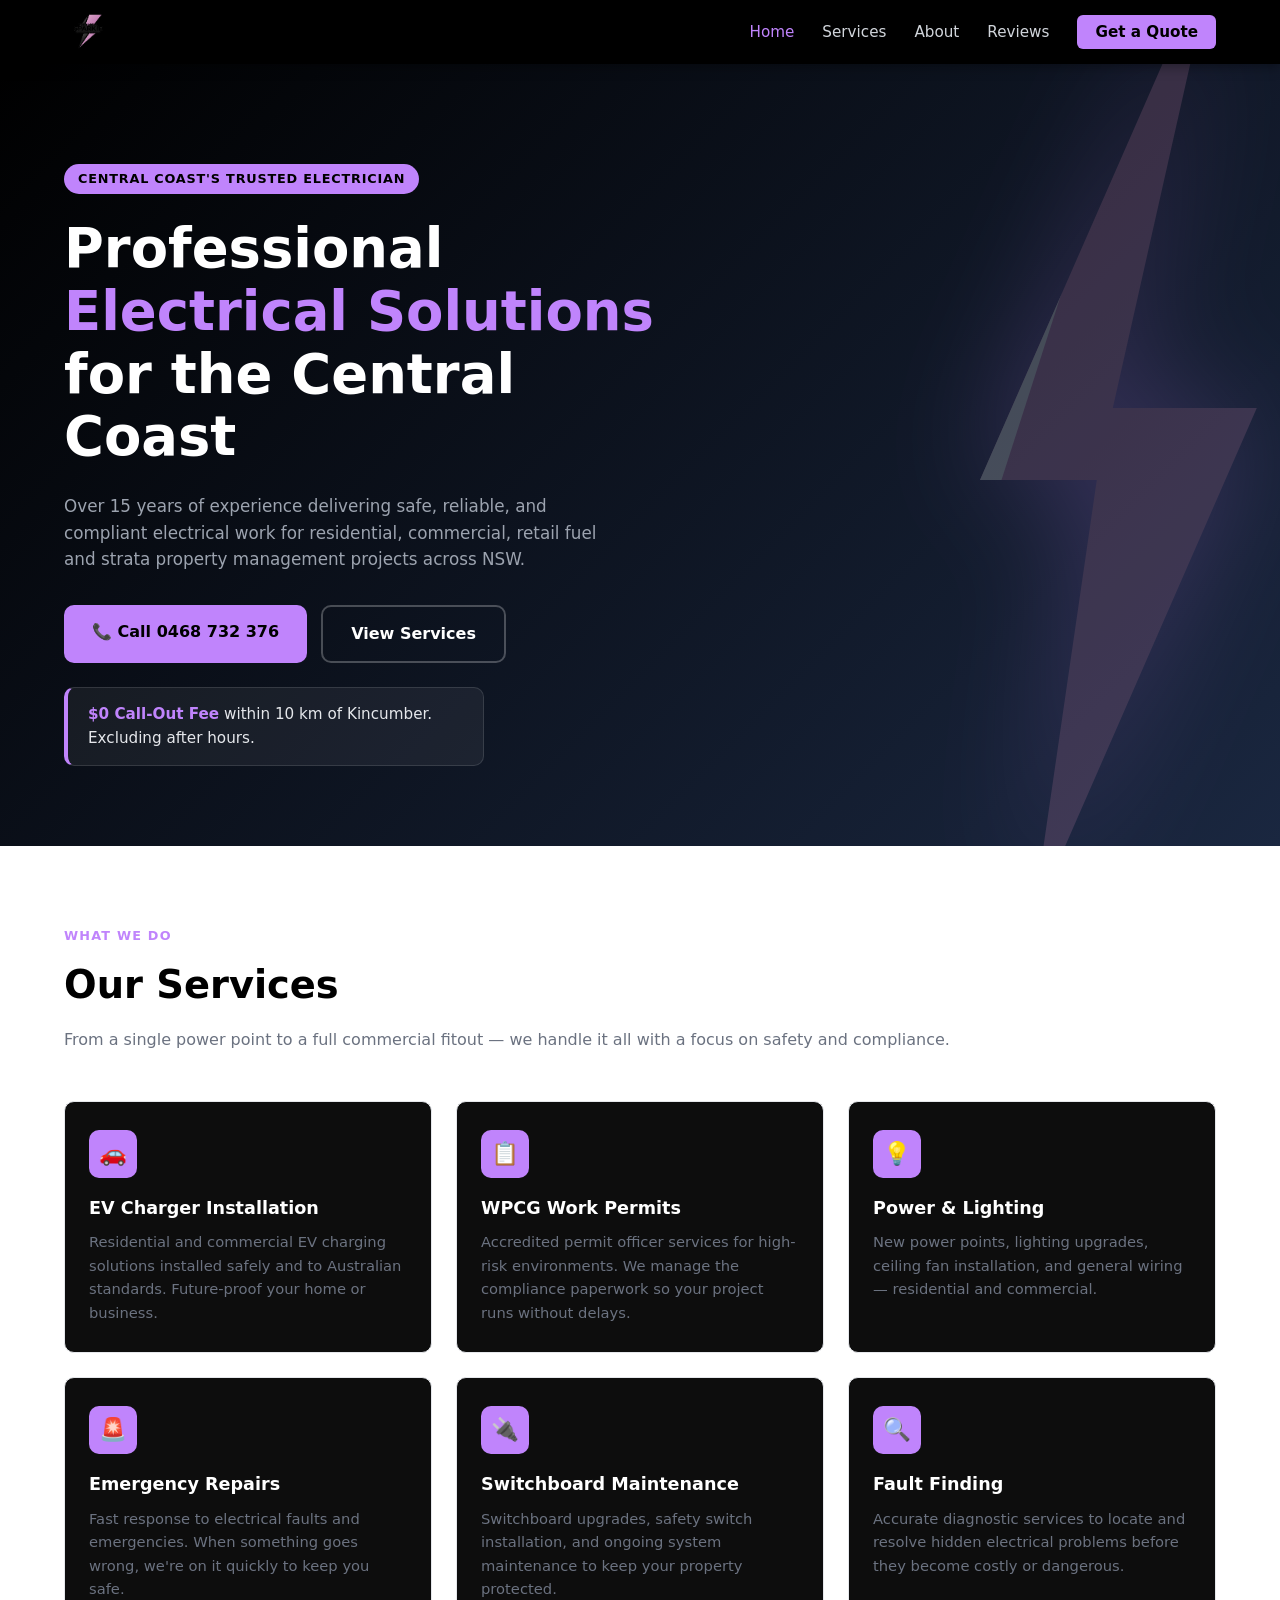
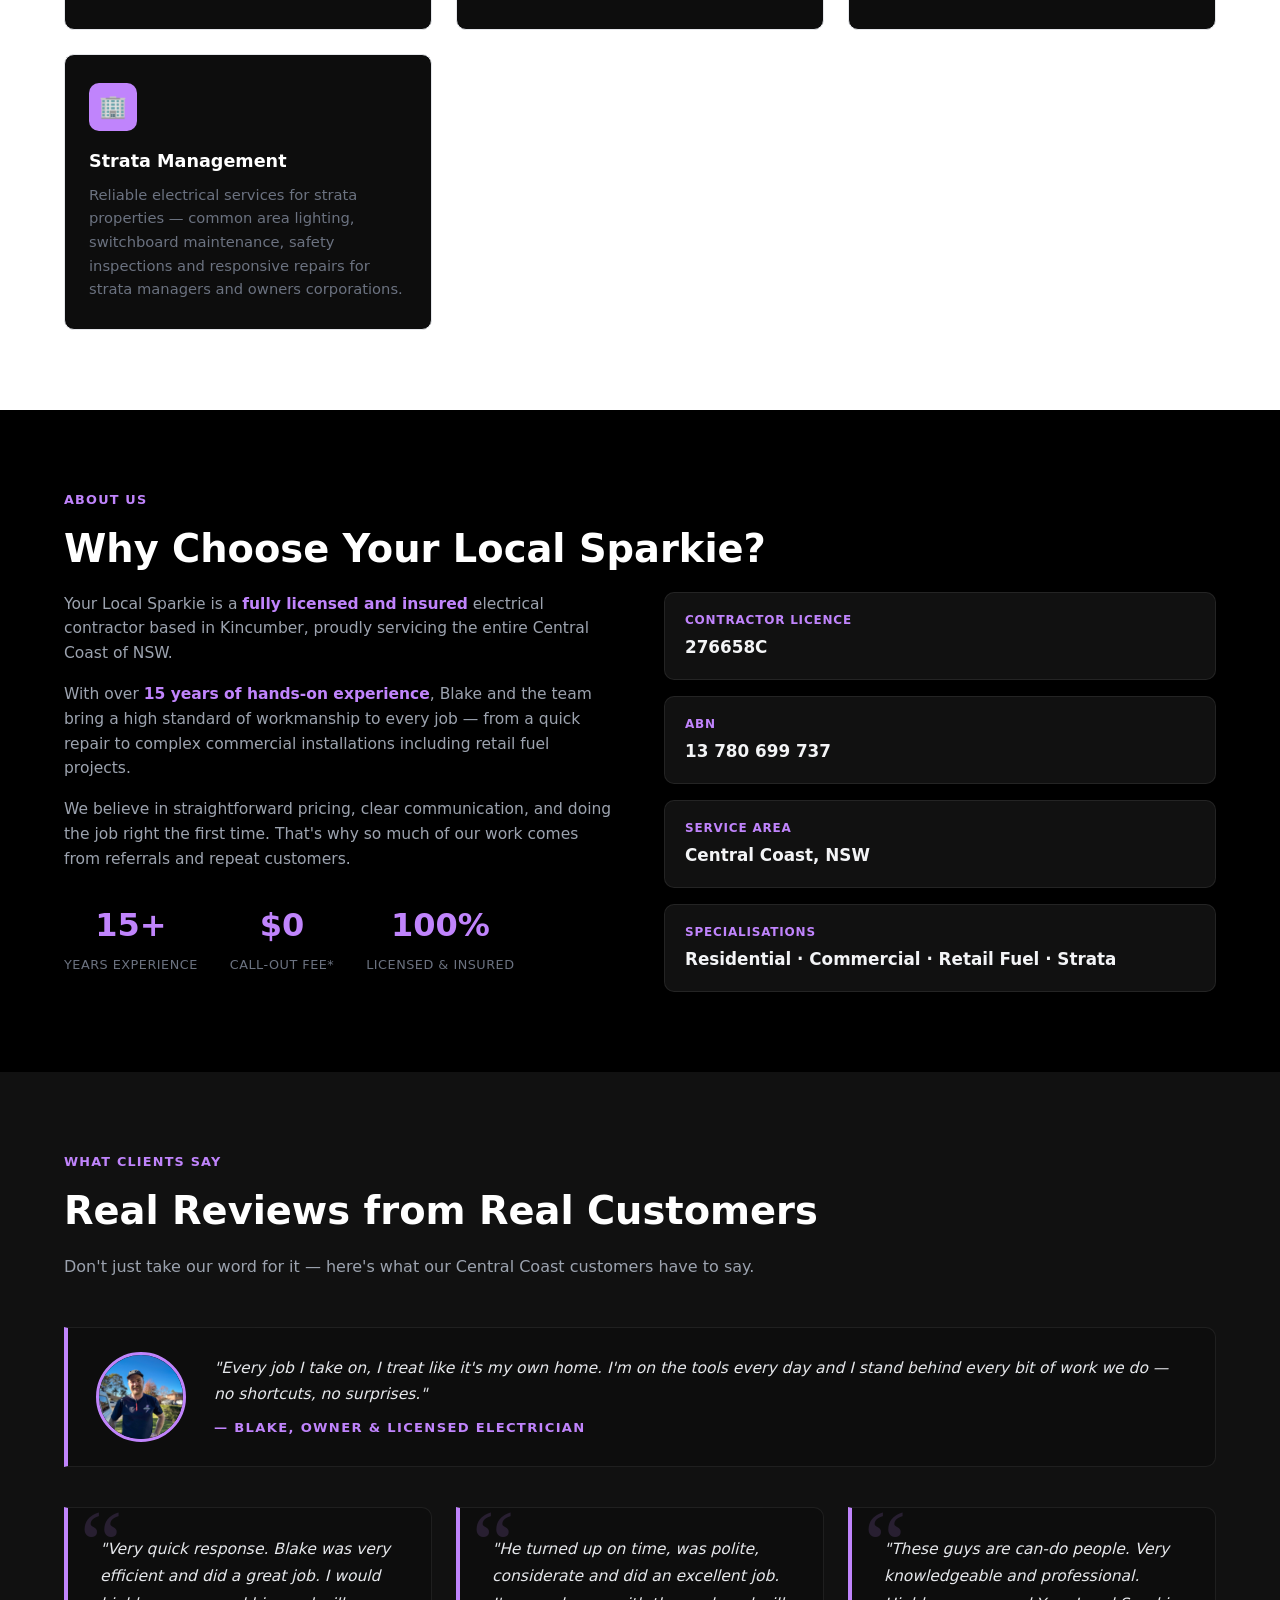
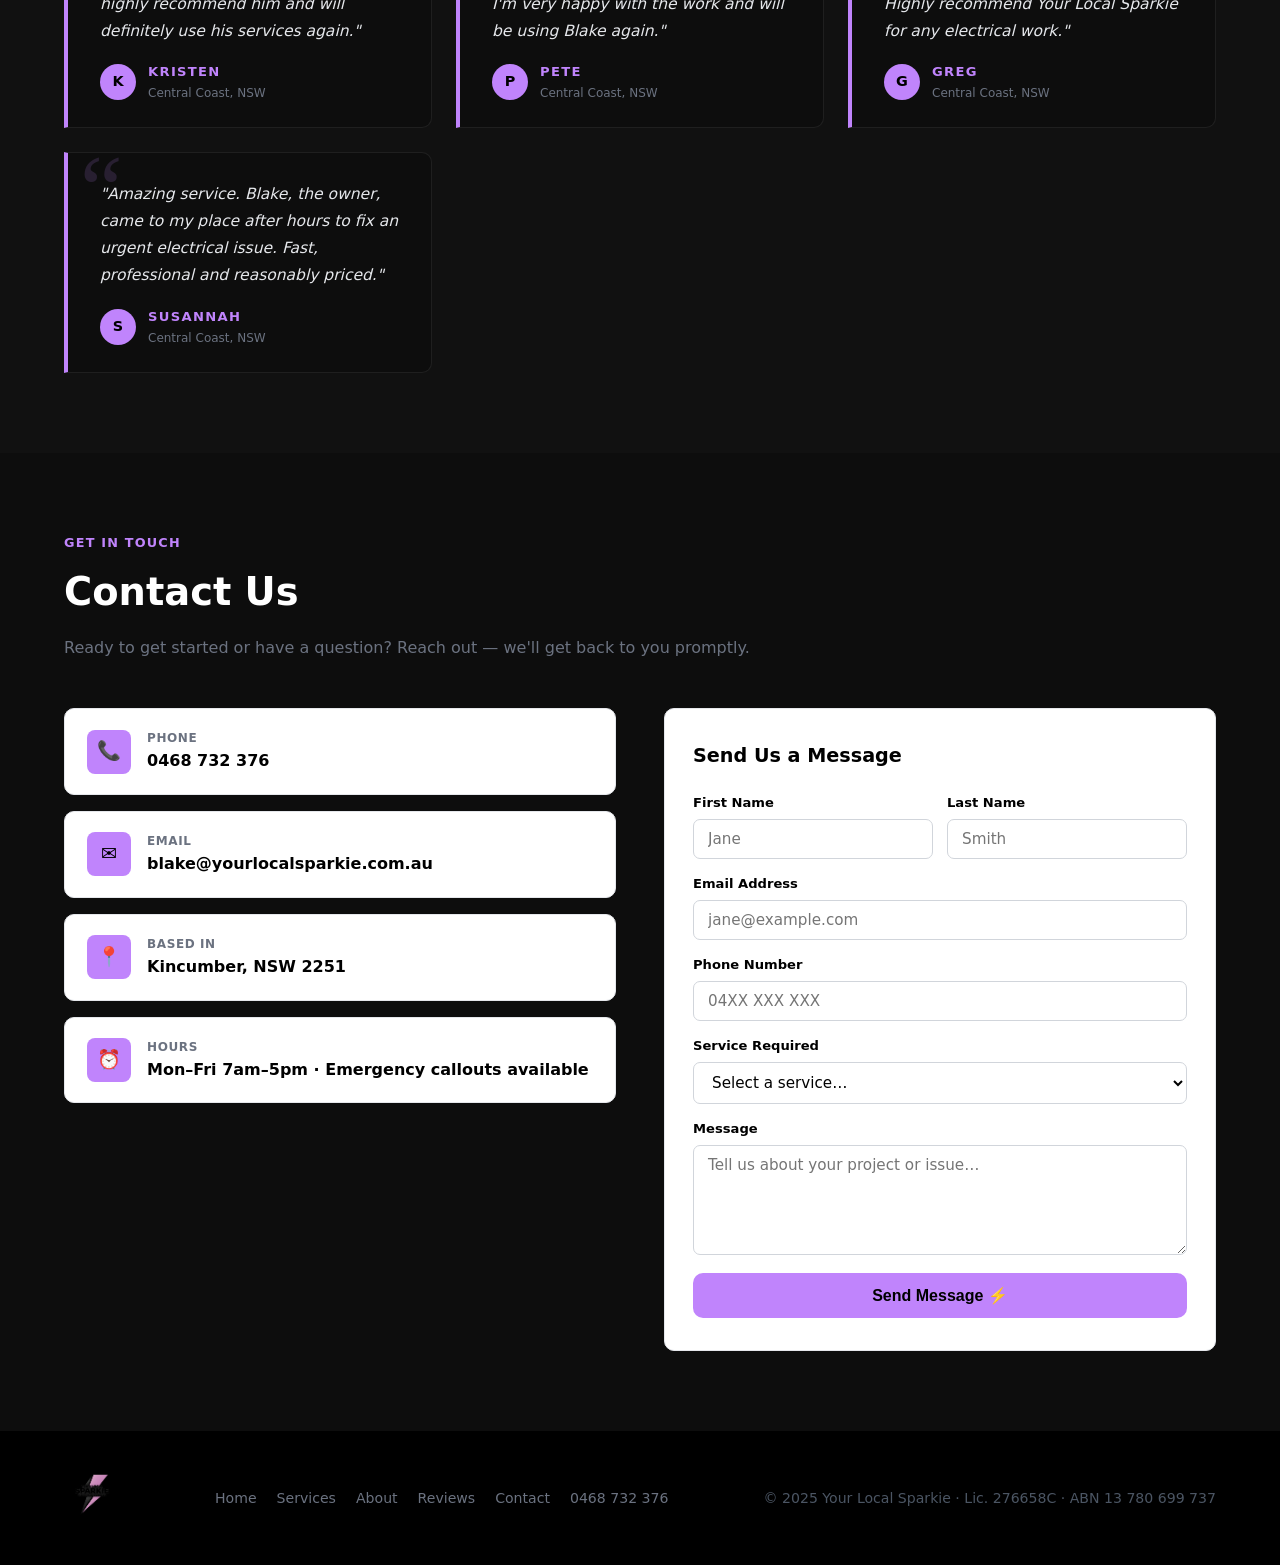
==== commit 8e9a34db: "Update index.html" ====
--- a/index.html
+++ b/index.html
@@ -459,6 +459,7 @@
 
     /* ── CONTACT ── */
     #contact { background: var(--light); }
+    #contact h2 { color: #ffffff; }
 
     .contact-grid {
       display: grid;
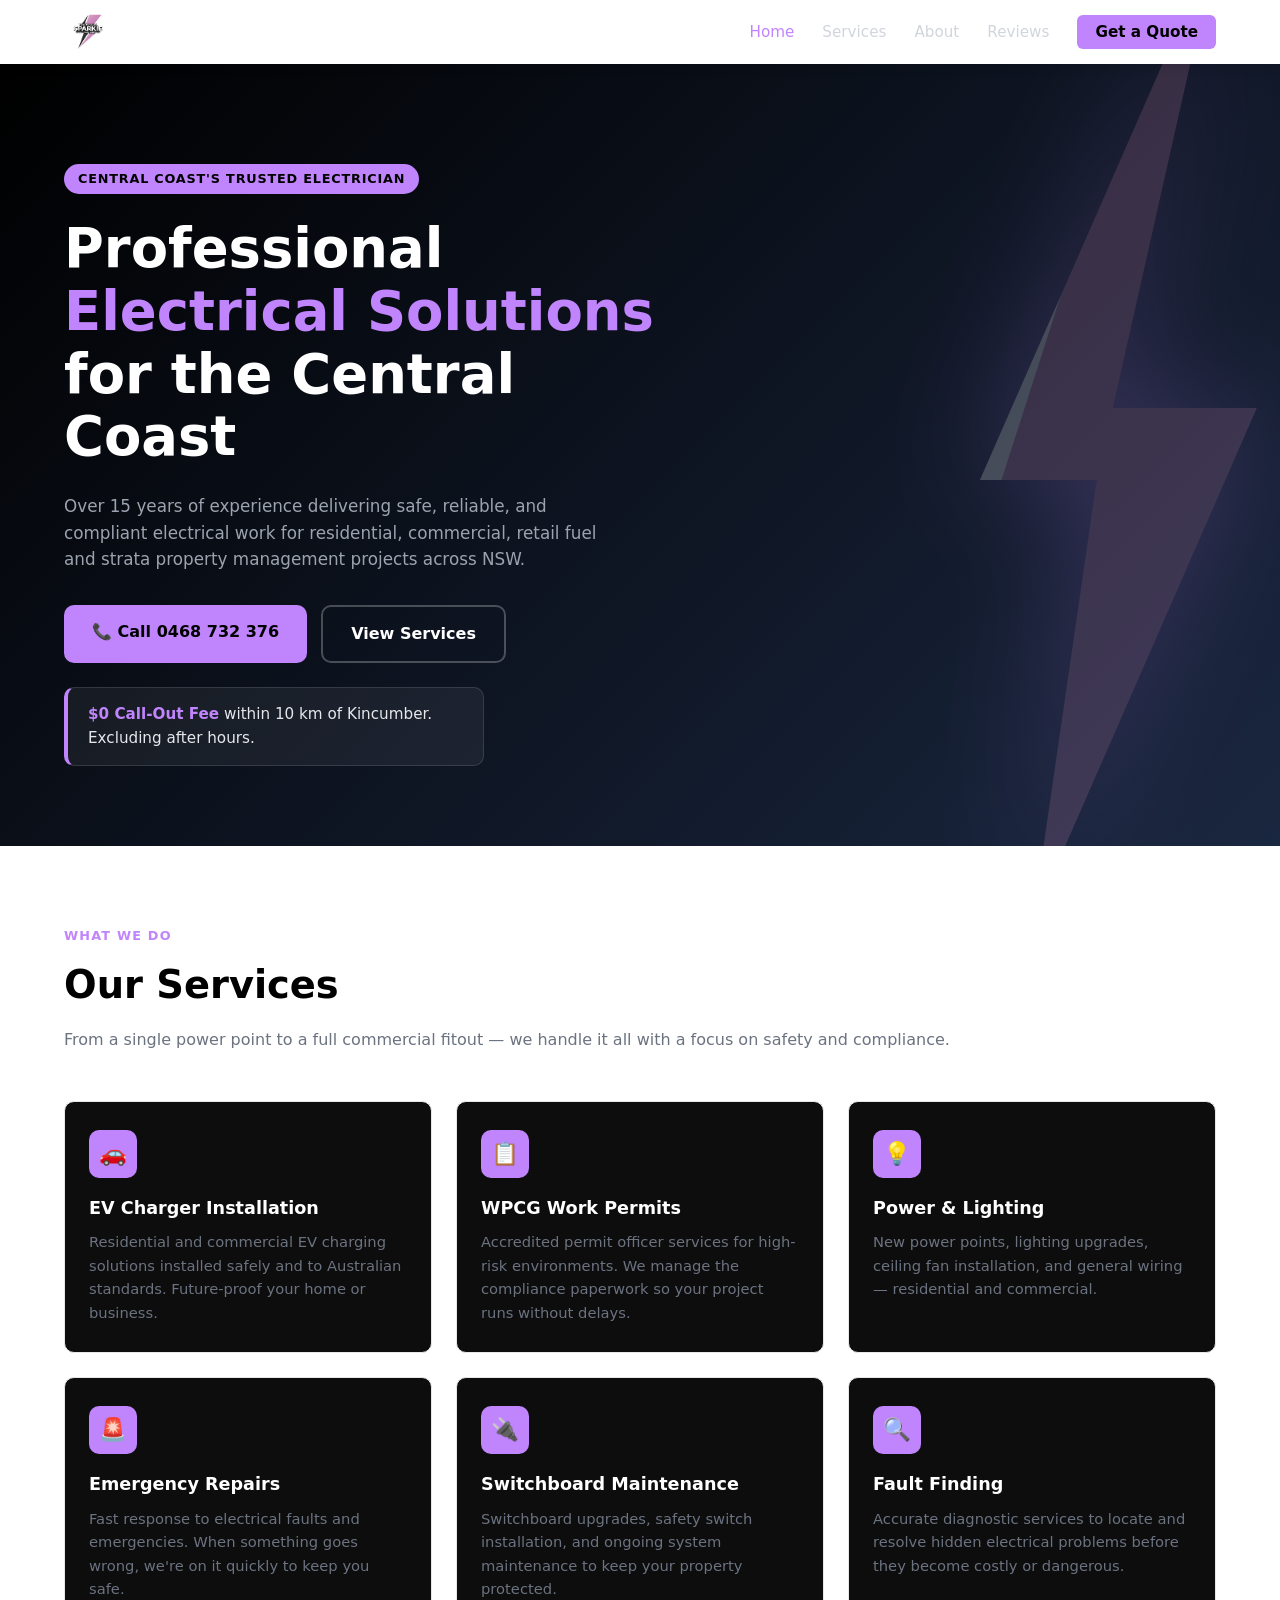
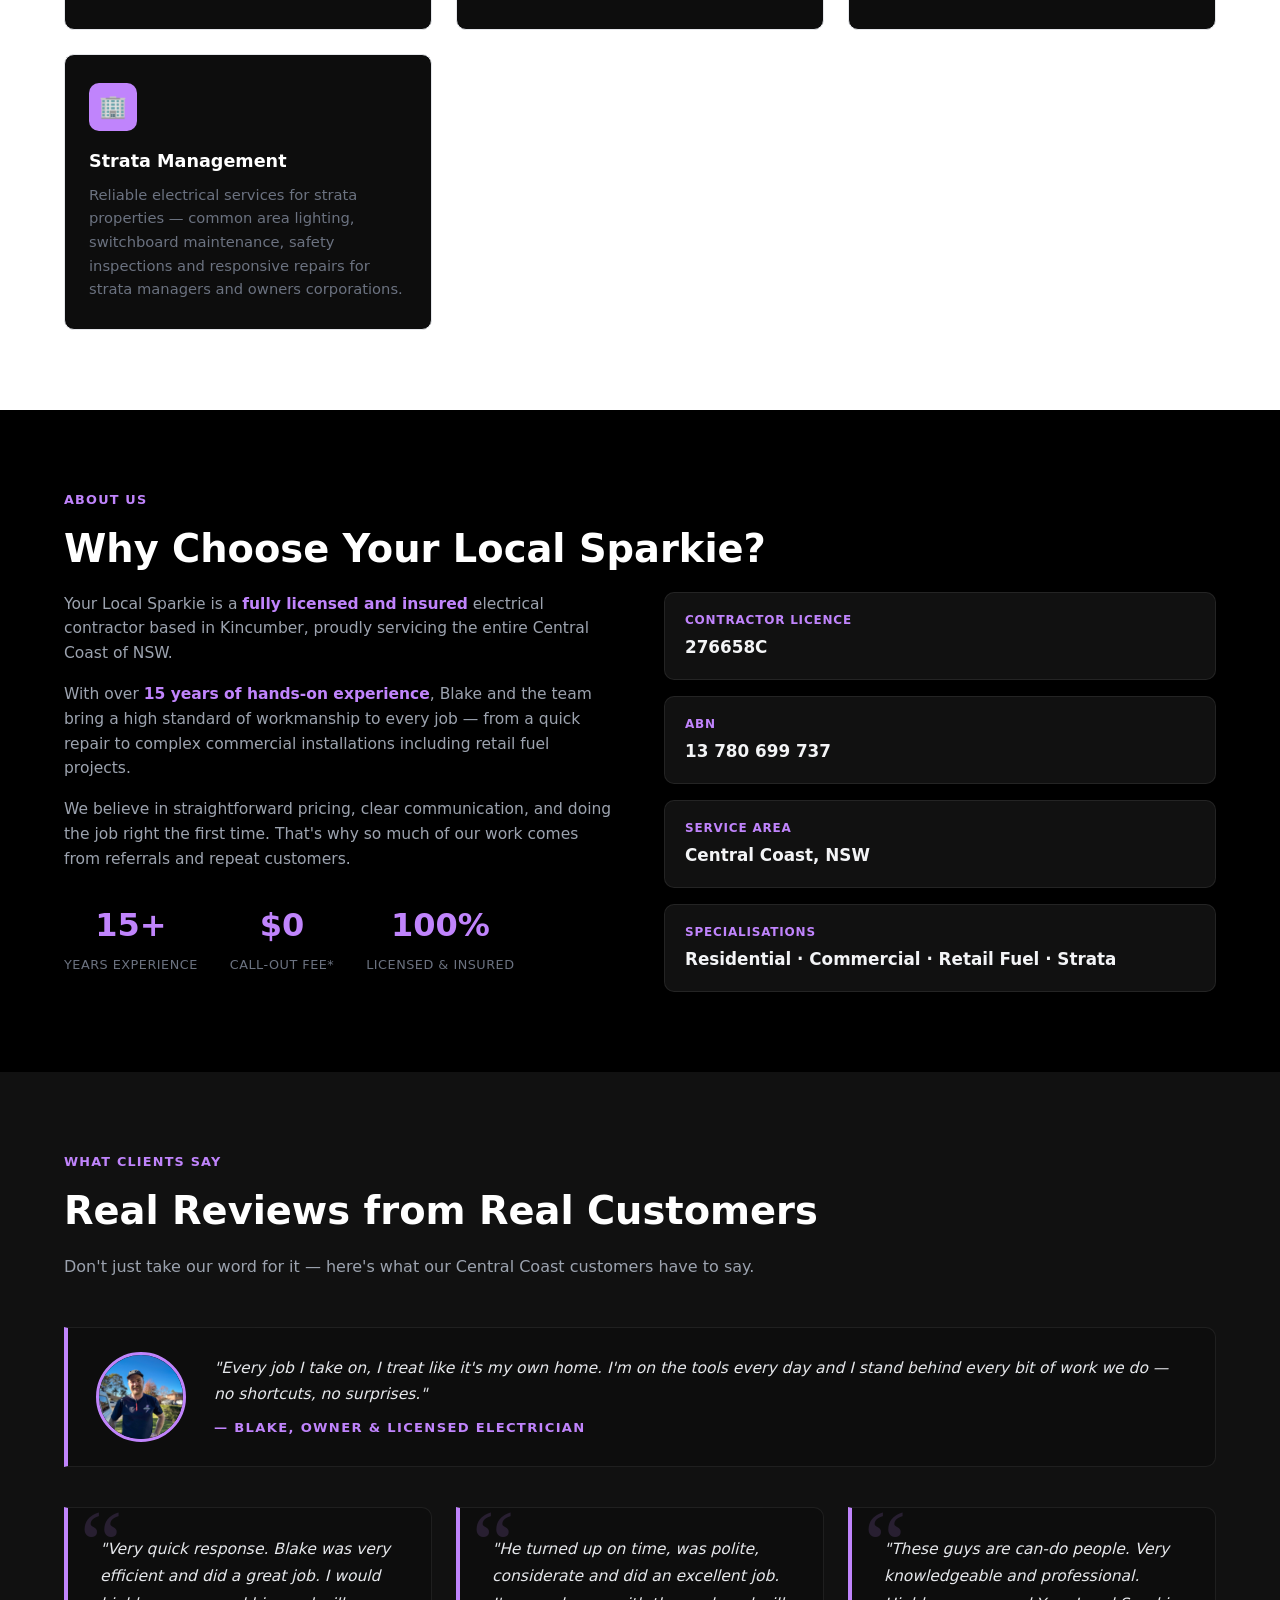
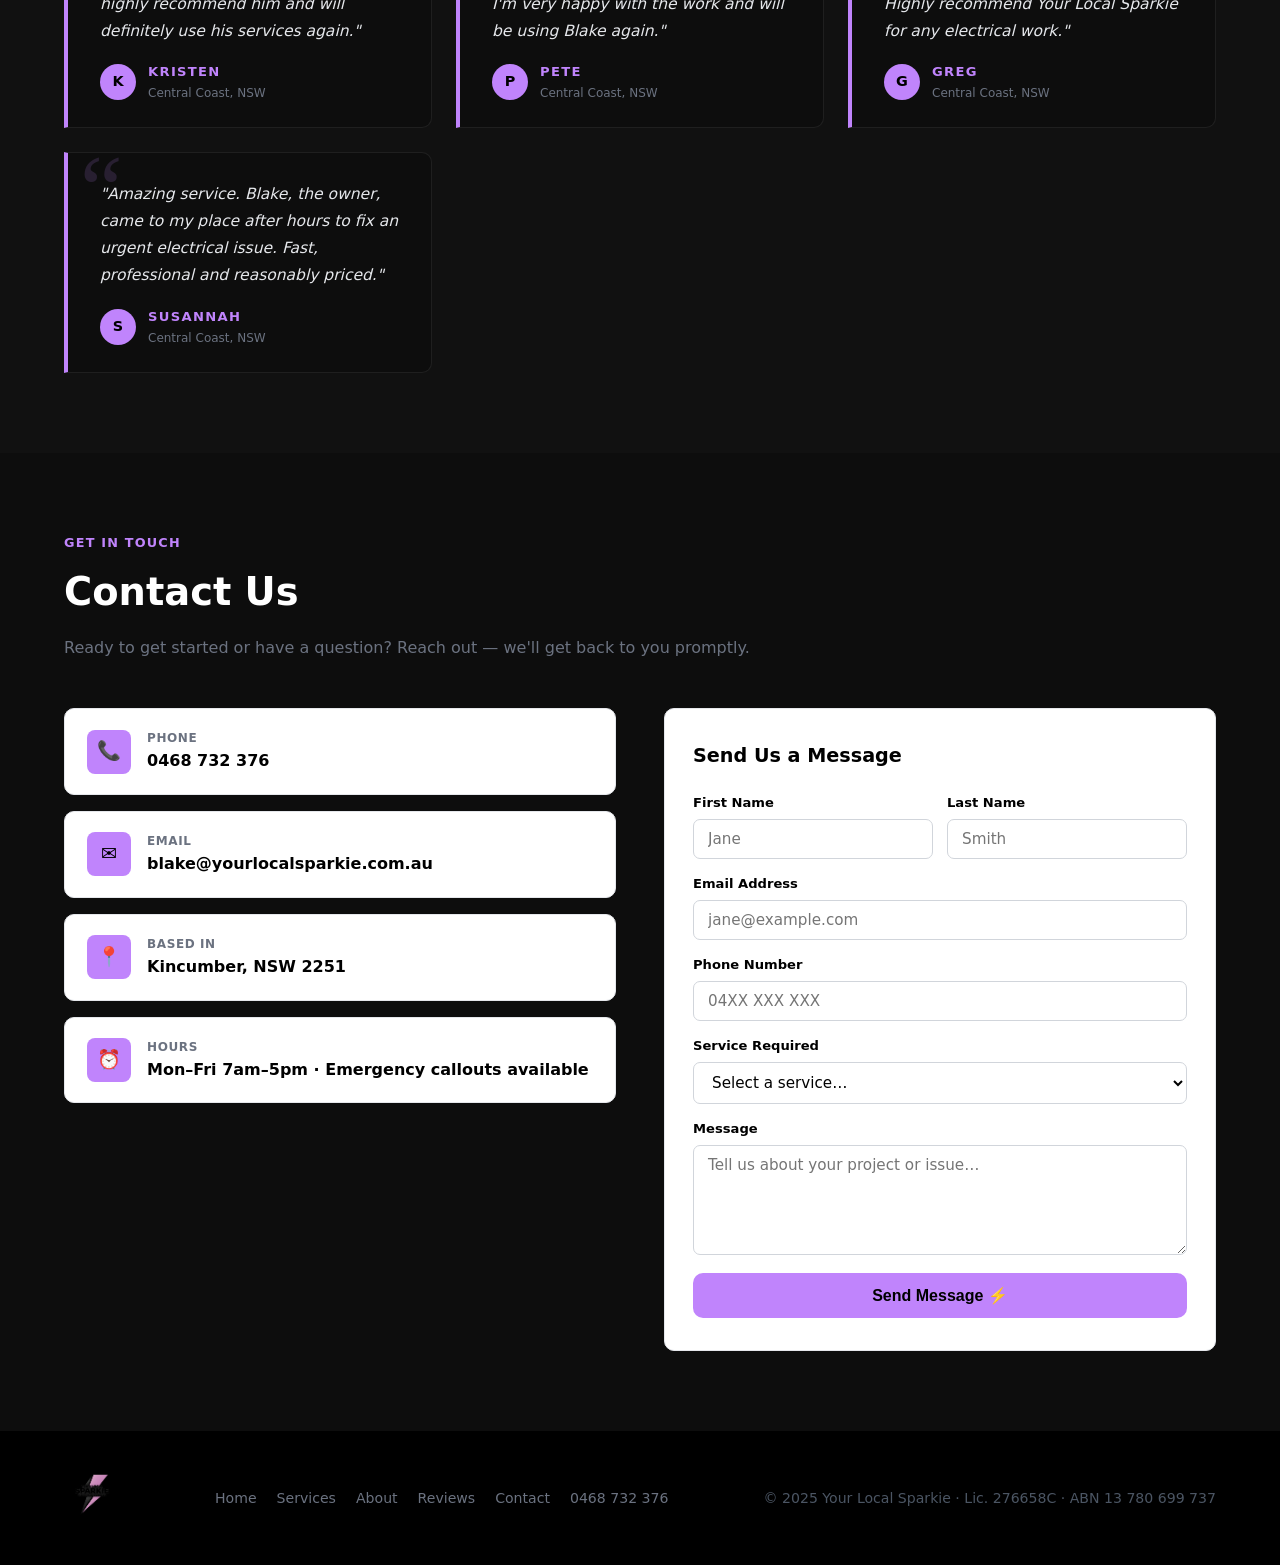
==== commit e842ebcc: "Update index.html" ====
--- a/index.html
+++ b/index.html
@@ -30,13 +30,13 @@
       position: sticky;
       top: 0;
       z-index: 100;
-      background: var(--dark);
+      background: #ffffff;
       display: flex;
       align-items: center;
       justify-content: space-between;
       padding: 0 5%;
       height: 64px;
-      box-shadow: 0 2px 12px rgba(0,0,0,.4);
+      box-shadow: 0 2px 12px rgba(0,0,0,.15);
     }
 
     .nav-logo {
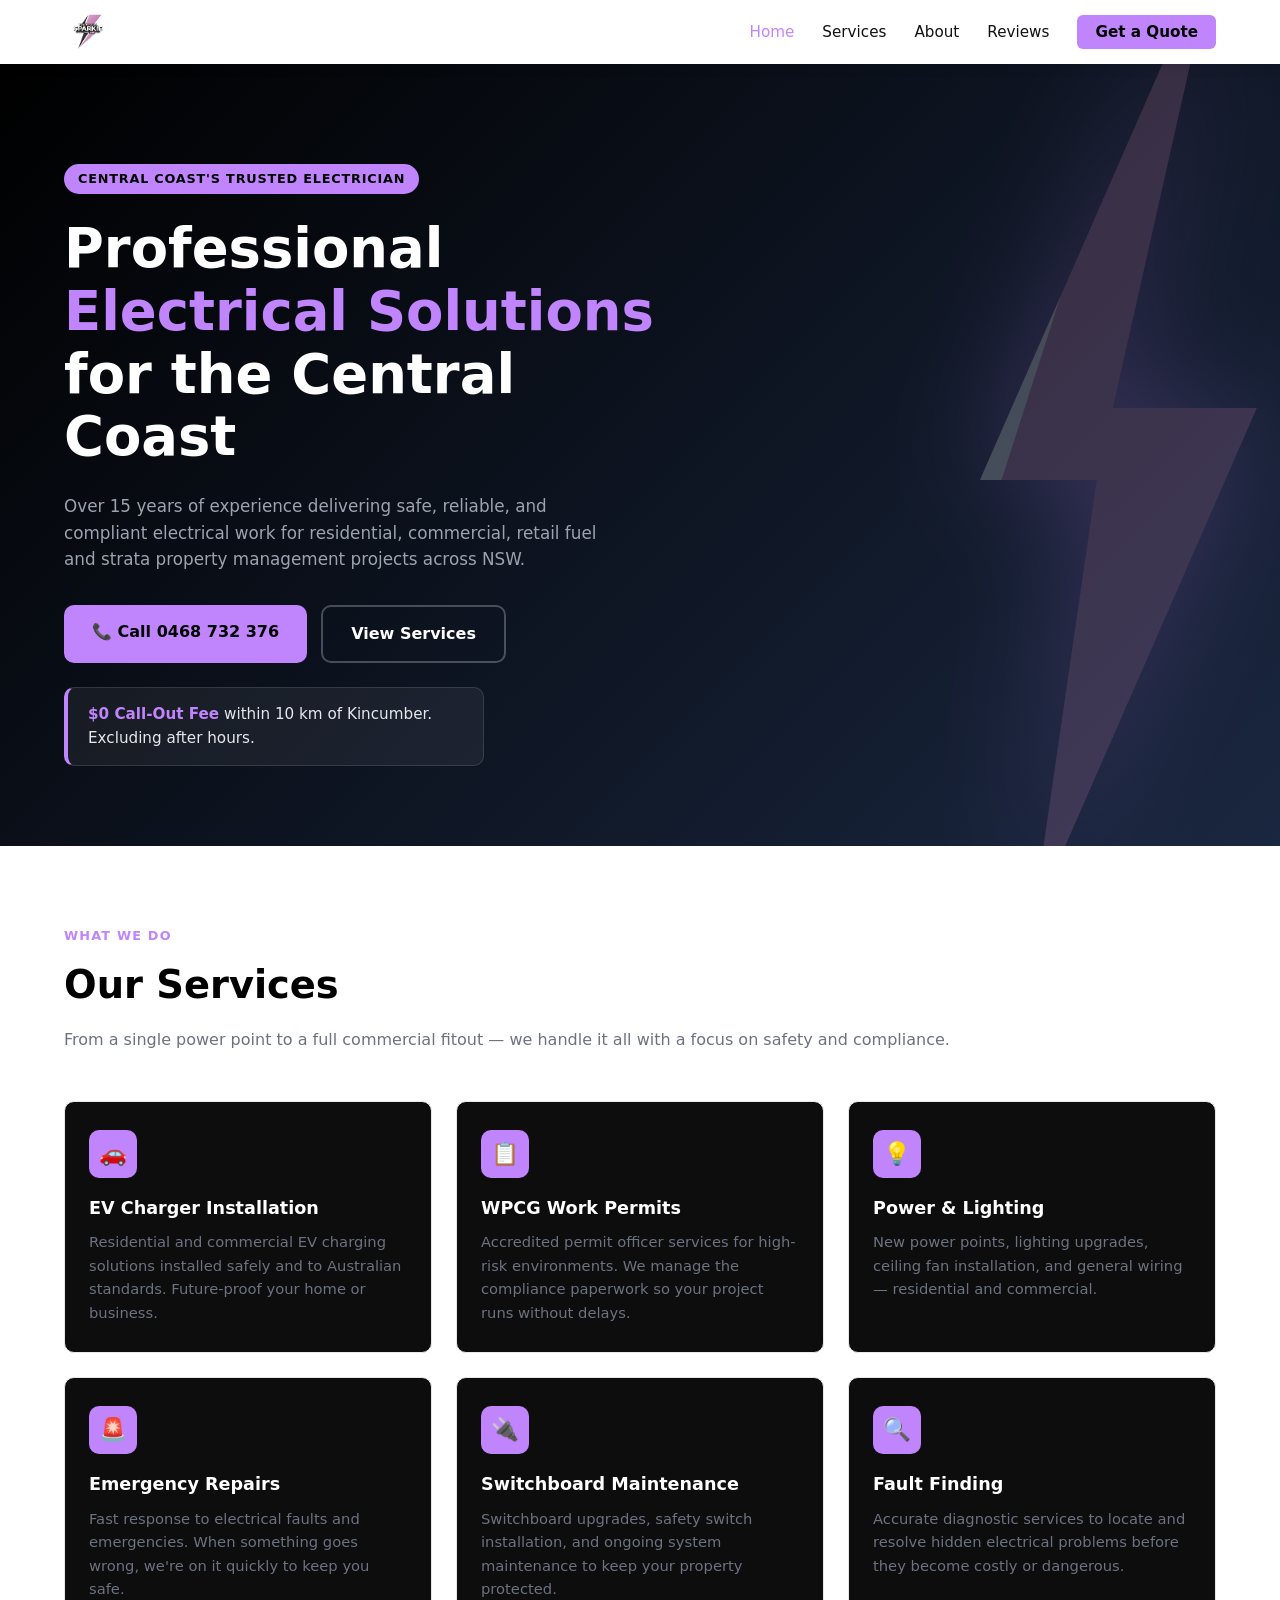
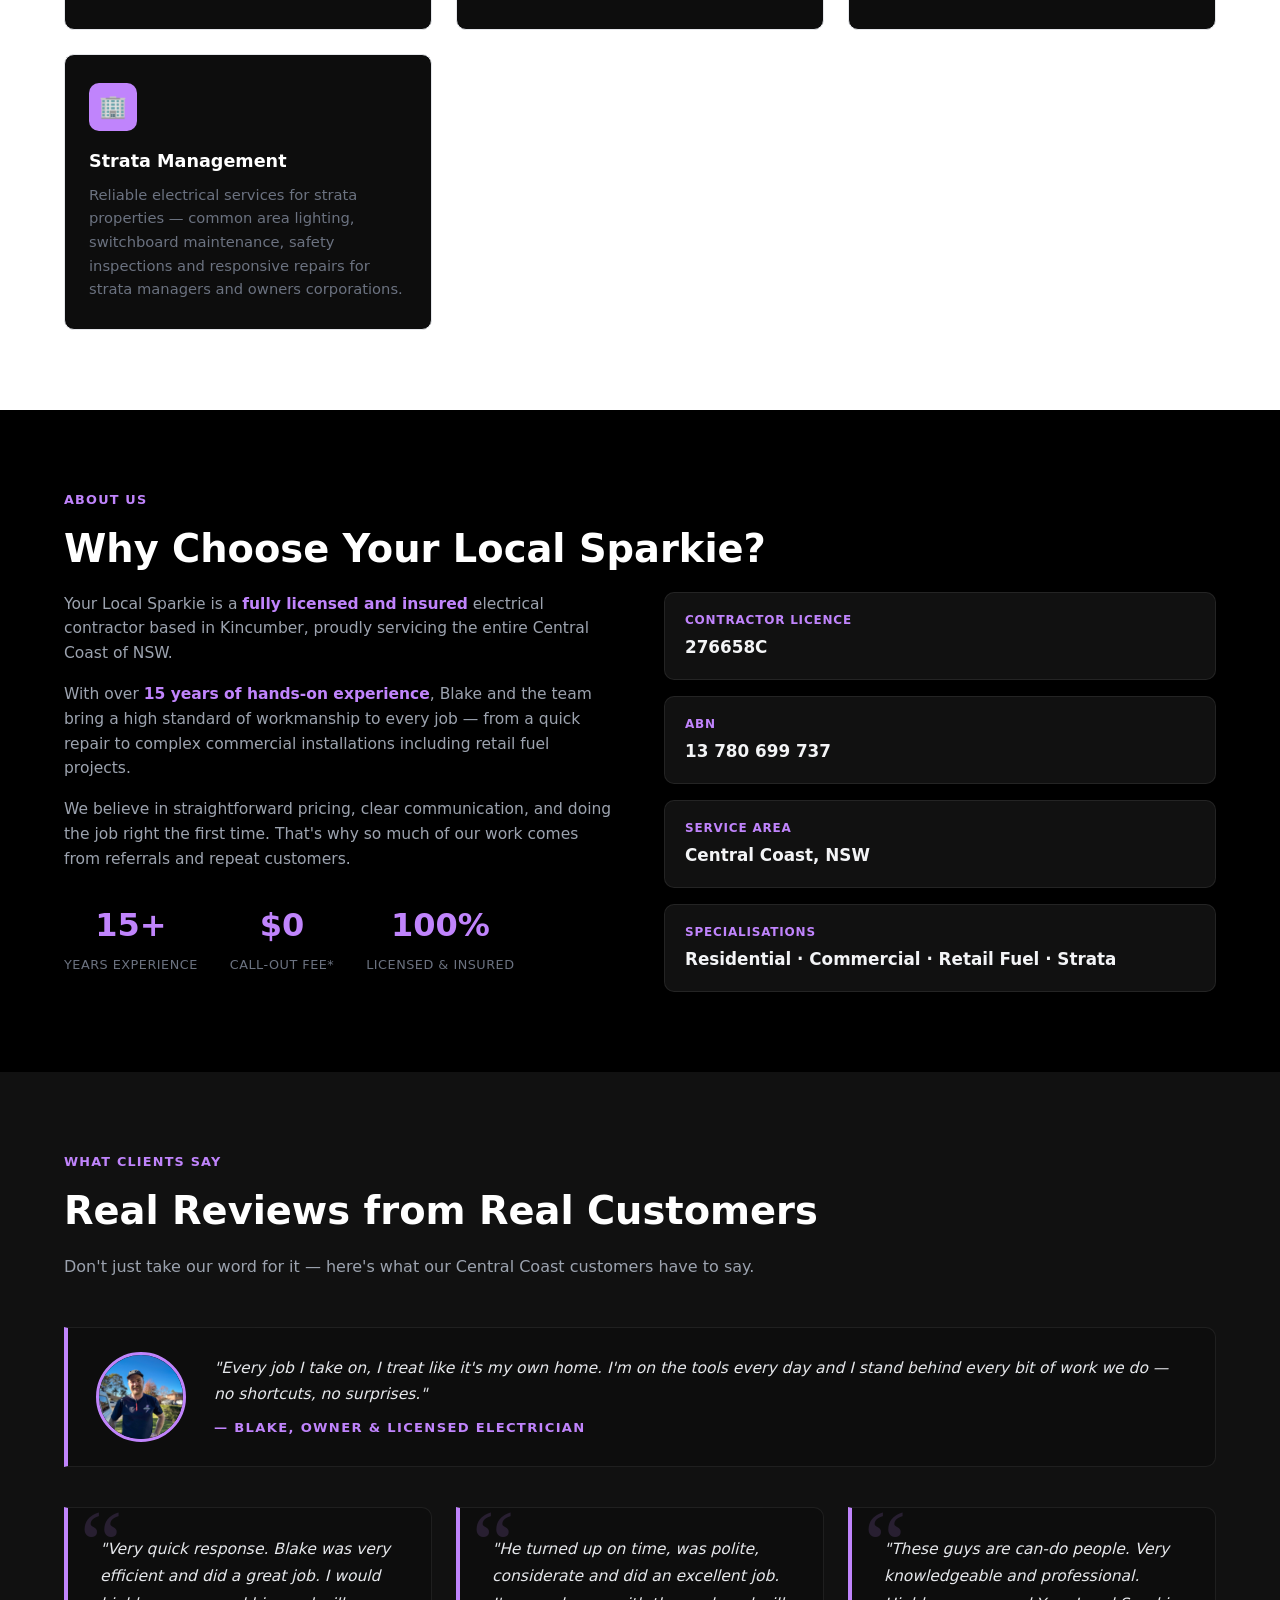
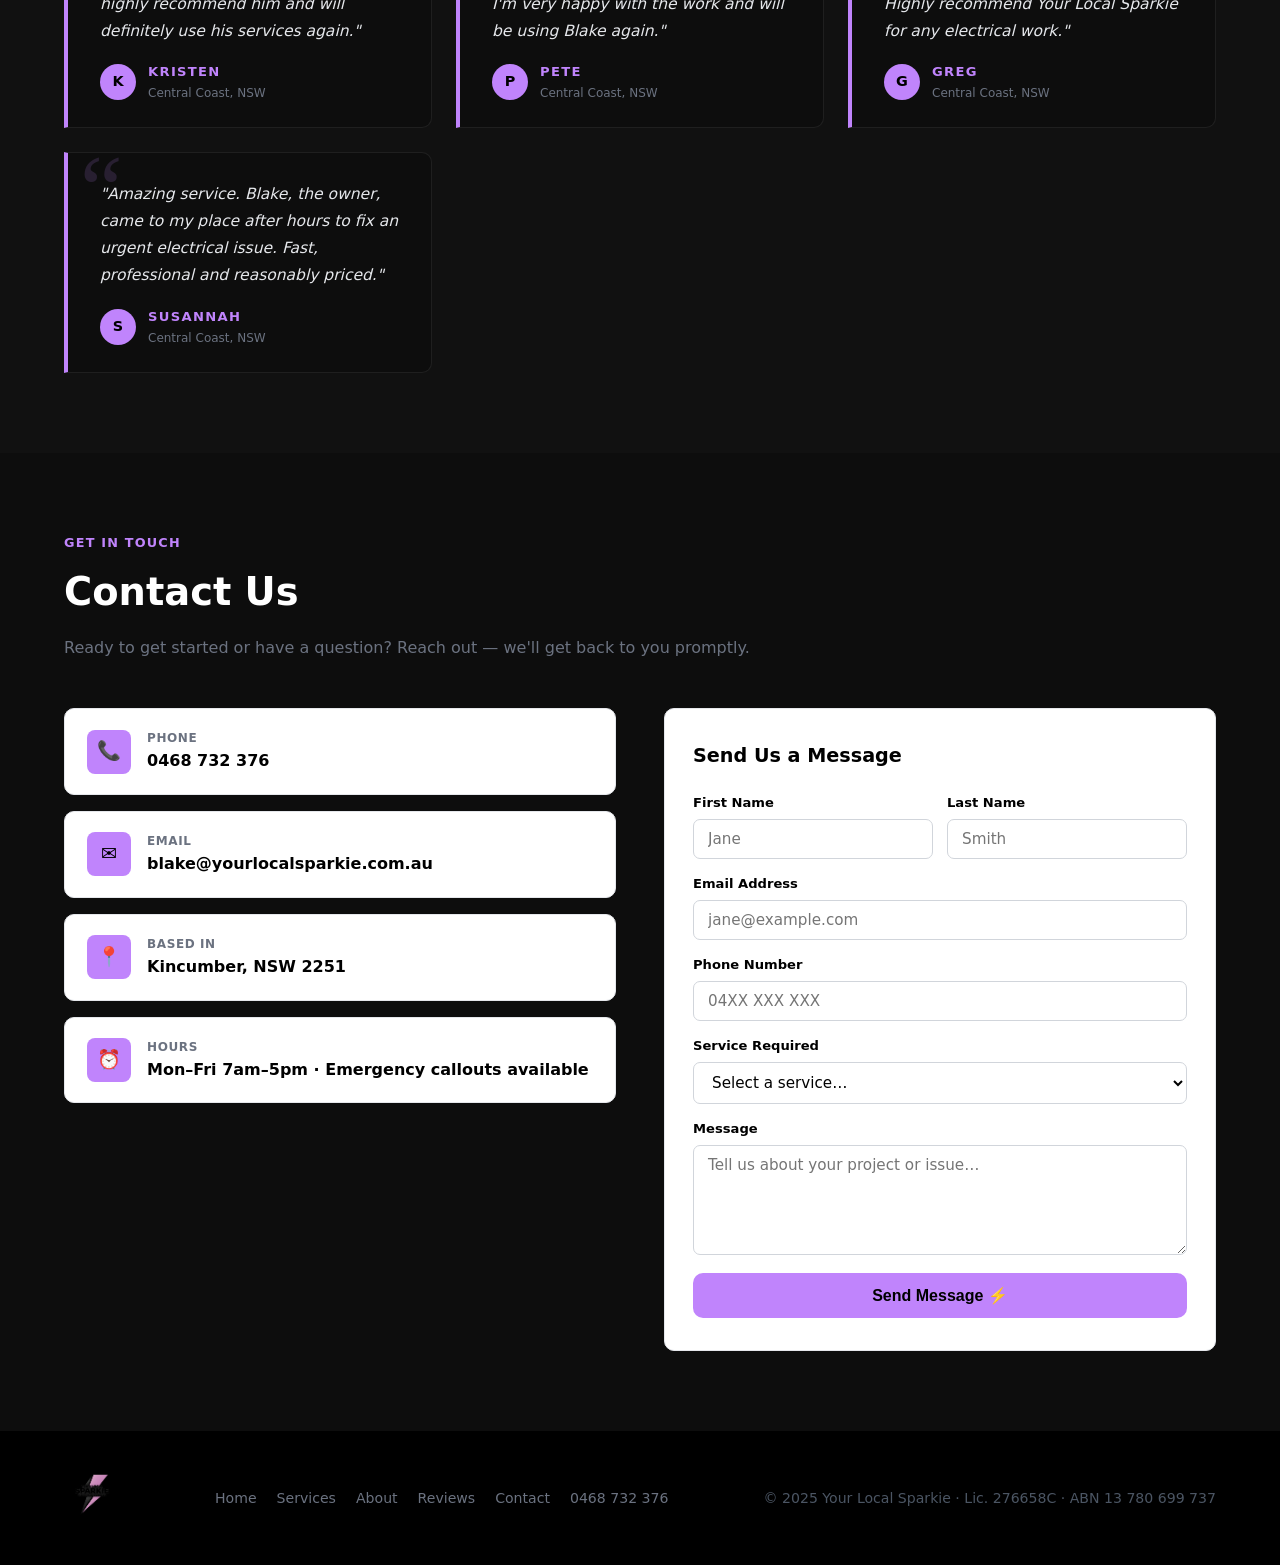
==== commit 8de2dbf8: "Update index.html" ====
--- a/index.html
+++ b/index.html
@@ -59,7 +59,7 @@
 
     .nav-links a {
       text-decoration: none;
-      color: #D1D5DB;
+      color: #111111;
       font-size: .95rem;
       font-weight: 500;
       transition: color .2s;
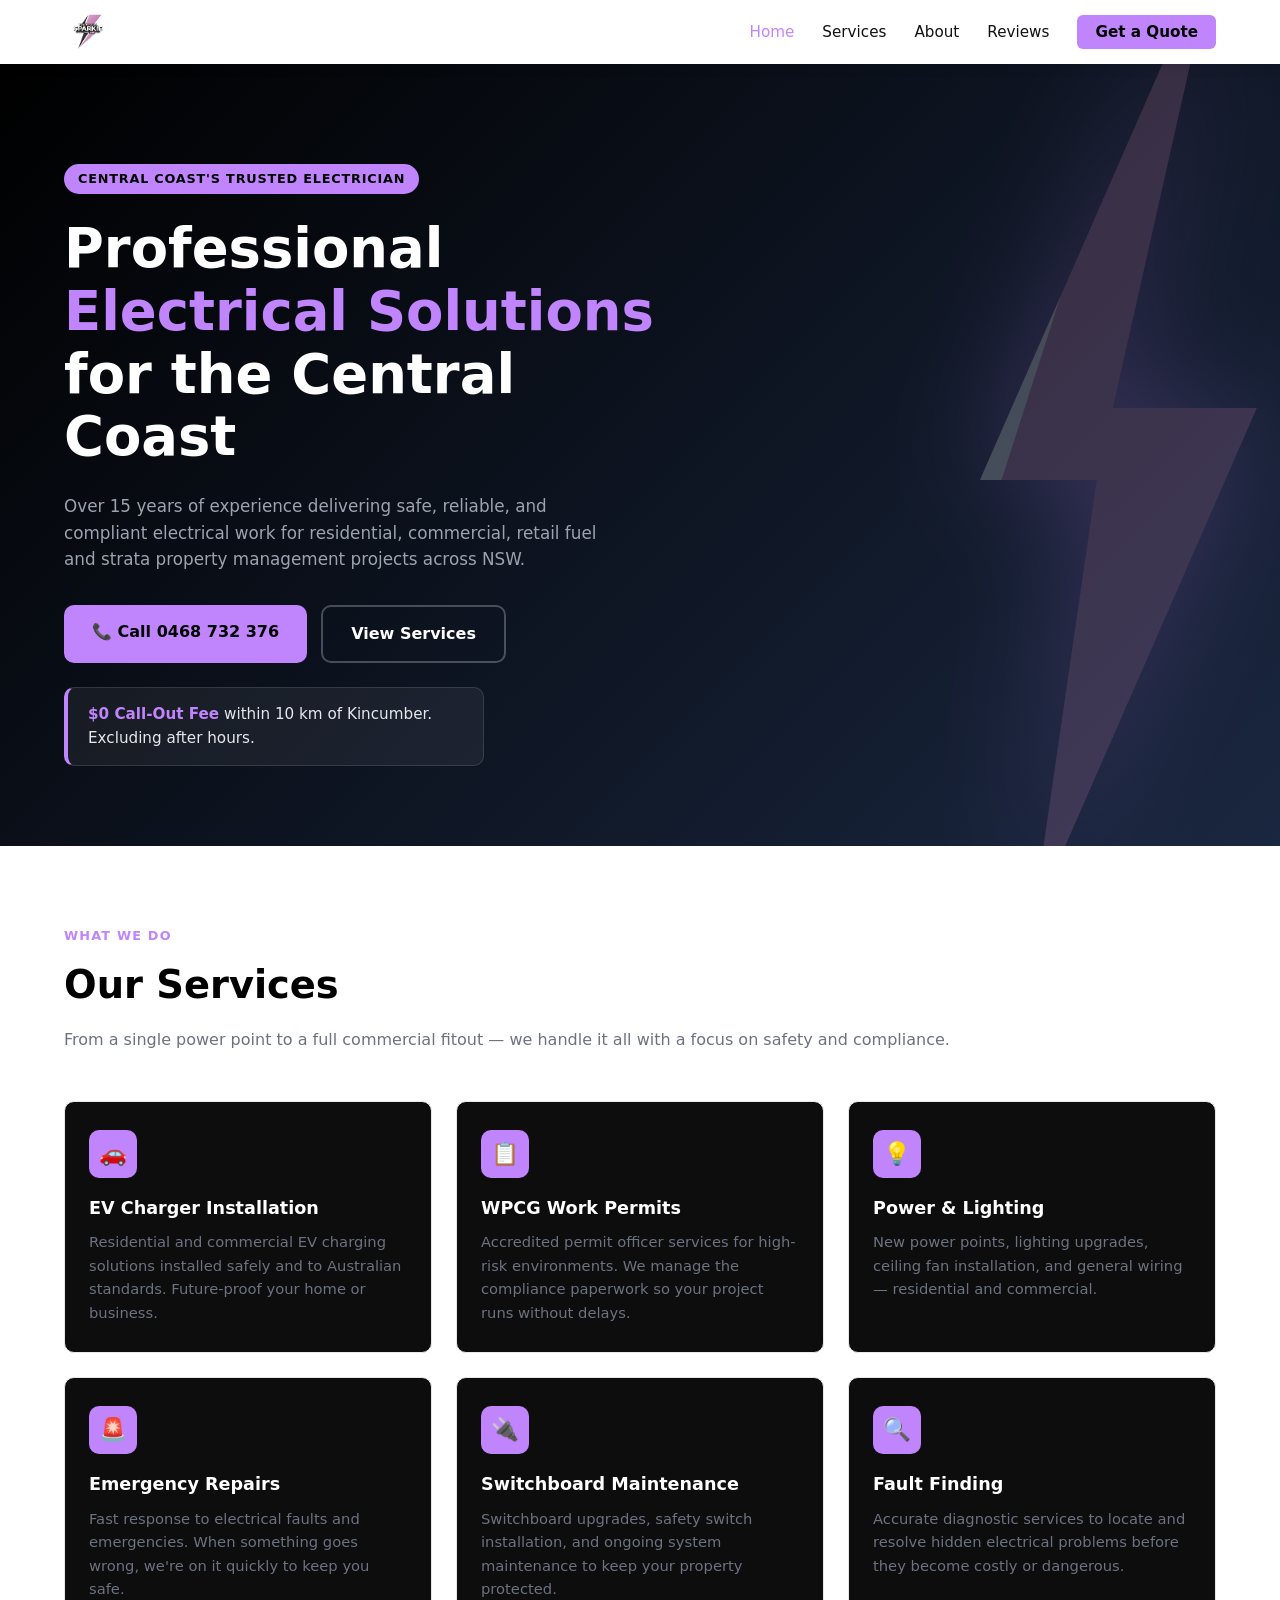
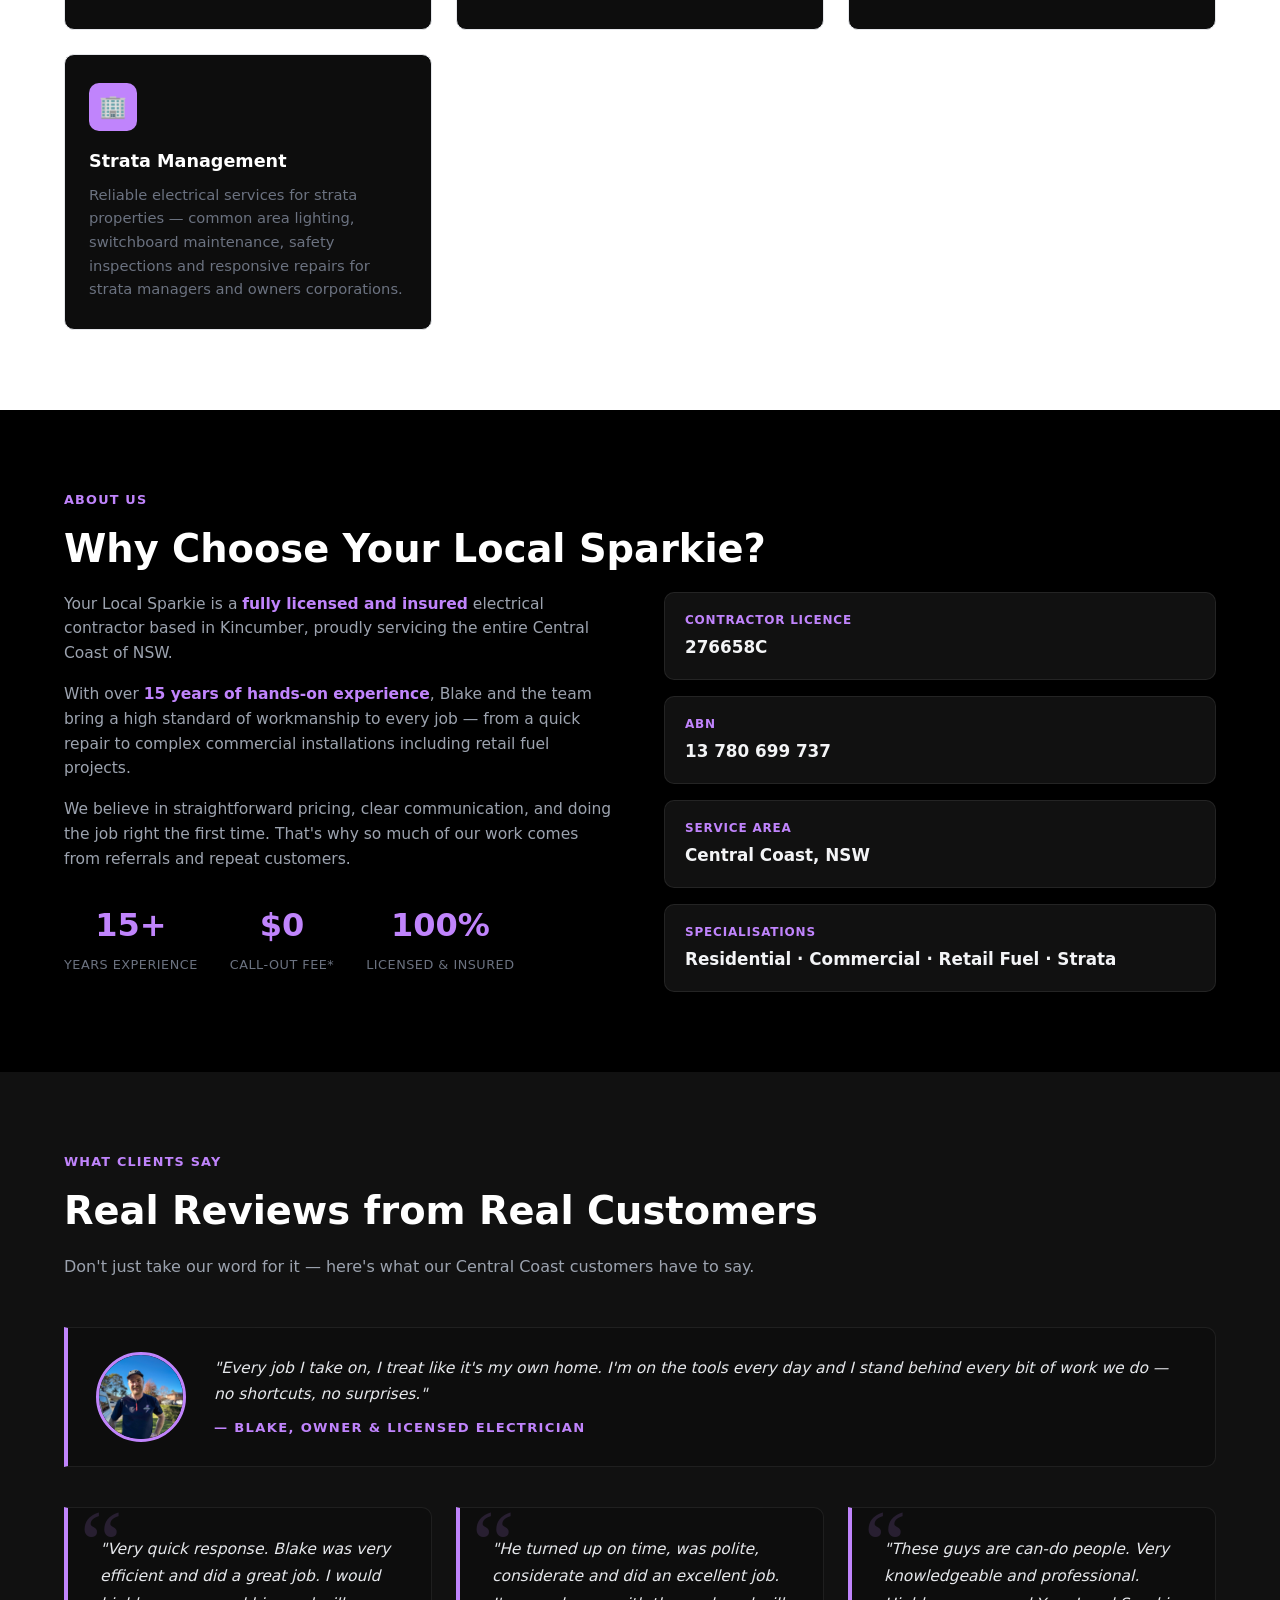
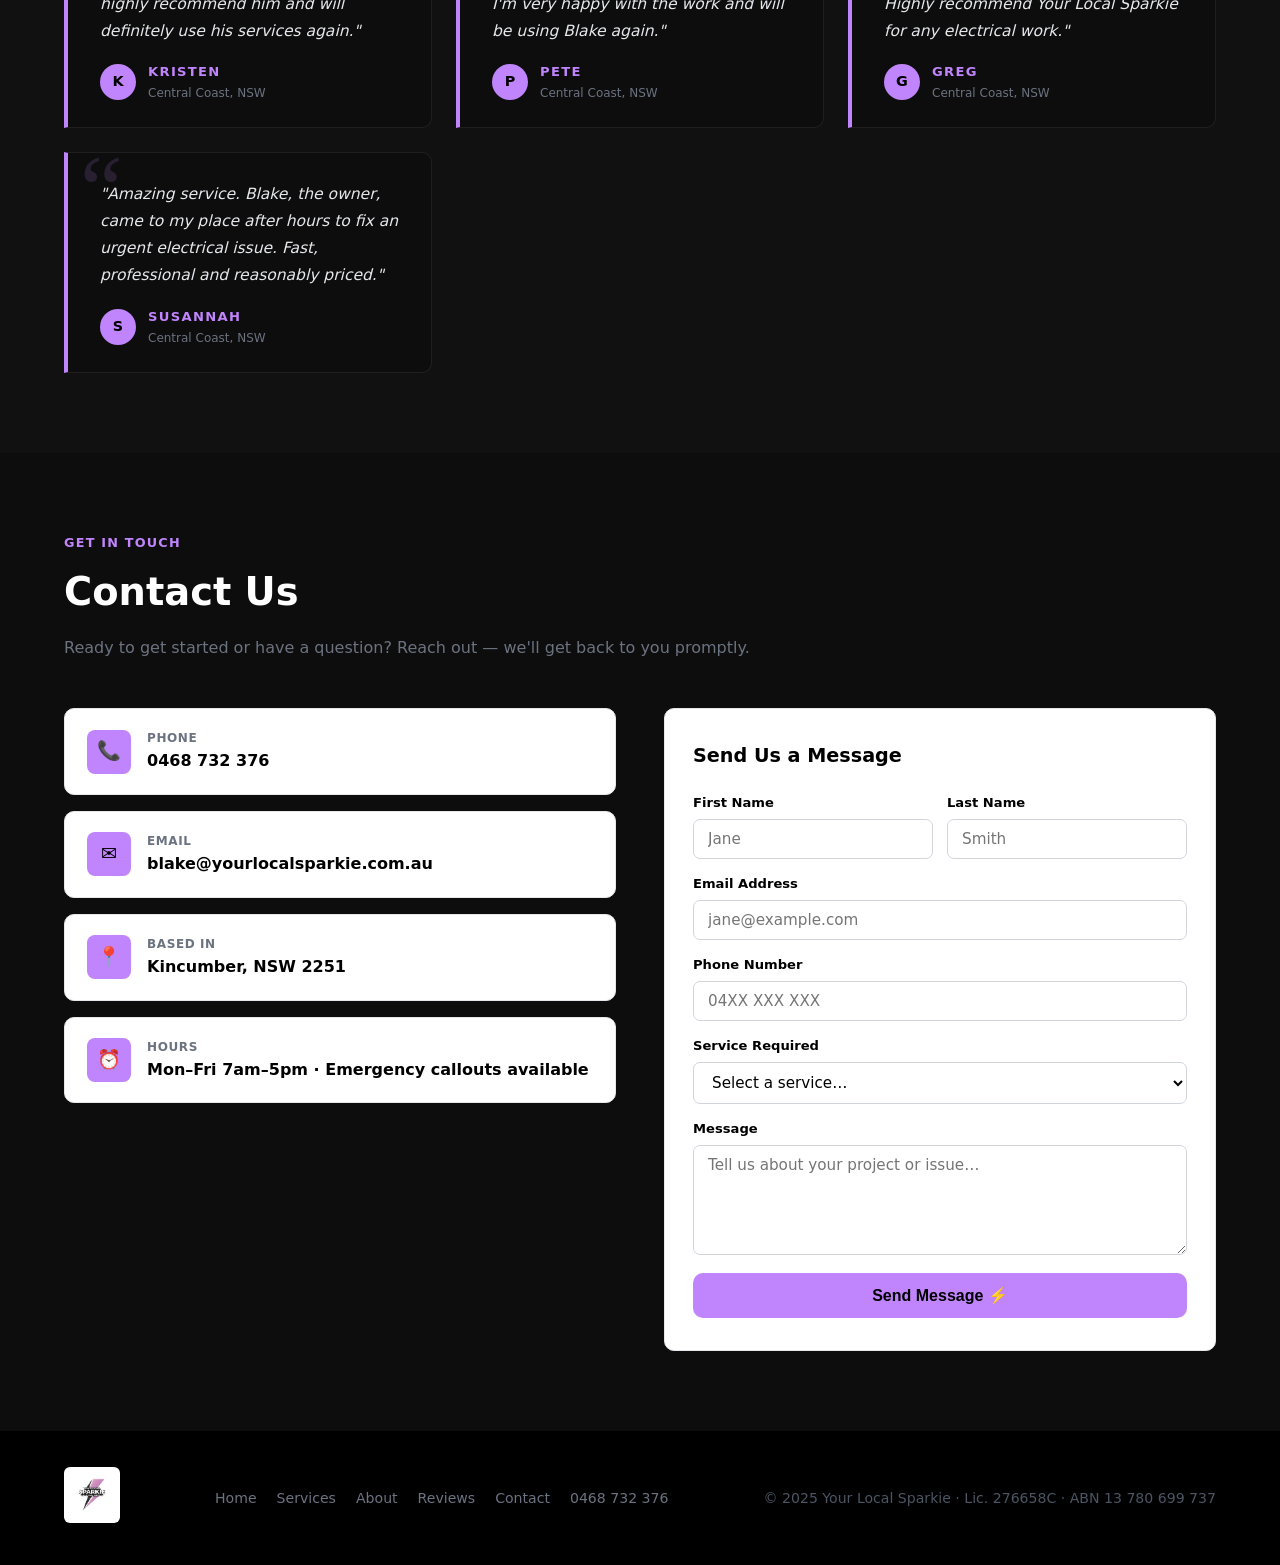
==== commit 8c58081b: "Update index.html" ====
--- a/index.html
+++ b/index.html
@@ -613,6 +613,8 @@
       height: 56px;
       width: auto;
       border-radius: 6px;
+      background: #ffffff;
+      padding: 6px;
     }
 
     .footer-links {
